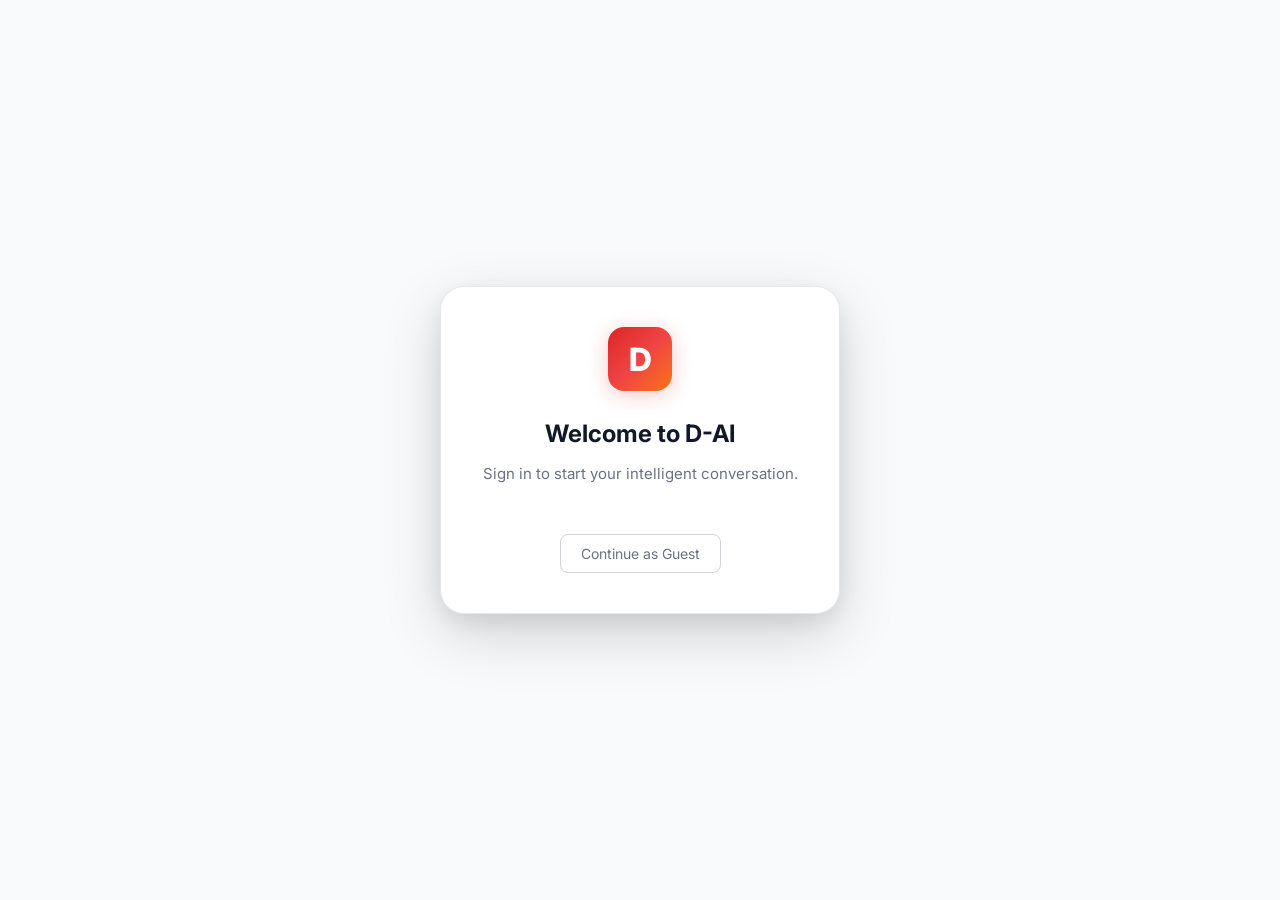
==== AI-Chatbot/frontend/index.html @ 8c0d6ec3 "Initial commit: Fully open-source ML Chatbot" ====
<!doctype html>
<html lang="en">
<head>
  <meta charset="UTF-8" />
  <meta name="viewport" content="width=device-width, initial-scale=1.0, viewport-fit=cover" />
  <meta name="description" content="D-AI — Your Intelligent AI Assistant powered by Groq. Chat, upload PDFs, and get intelligent answers instantly." />
  <meta name="theme-color" content="#DC2626" />
  <title>D-AI — Conversational Intelligence</title>

  <!-- Preconnect for fonts -->
  <link rel="preconnect" href="https://fonts.googleapis.com" />
  <link rel="preconnect" href="https://fonts.gstatic.com" crossorigin />
  <link href="https://fonts.googleapis.com/css2?family=Inter:wght@300;400;500;600;700;800&display=swap" rel="stylesheet" />

  <!-- Highlight.js theme (Catppuccin Mocha - dark) -->
  <link rel="stylesheet" href="https://cdnjs.cloudflare.com/ajax/libs/highlight.js/11.9.0/styles/github-dark.min.css" />

  <!-- D-AI CSS -->
  <link rel="stylesheet" href="css/variables.css" />
  <link rel="stylesheet" href="css/style.css?v=2" />
  <link rel="stylesheet" href="css/responsive.css" />

  <!-- External libraries -->
  <script src="https://cdn.jsdelivr.net/npm/marked/marked.min.js"></script>
  <script src="https://cdnjs.cloudflare.com/ajax/libs/dompurify/3.0.9/purify.min.js"></script>
  <script src="https://cdnjs.cloudflare.com/ajax/libs/highlight.js/11.9.0/highlight.min.js"></script>

  <!-- Google Identity Services -->
  <script src="https://accounts.google.com/gsi/client" async defer></script>

  <style>
    /* Ensure chatInner is a column flex container */
    #chatInner { display: flex; flex-direction: column; gap: 24px; }
    .skeleton-line.w-3q  { width: 75%; }
    .skeleton-line.w-1h  { width: 50%; }
    .skeleton-line.w-2t  { width: 66%; }
  </style>

</head>

<body>
<!-- ============================================================
     TOAST CONTAINER
     ============================================================ -->
<div id="toastContainer" role="region" aria-live="polite" aria-label="Notifications"></div>

<!-- ============================================================
     LOGIN OVERLAY
     ============================================================ -->
<div id="loginOverlay" class="login-overlay">
  <div class="login-box">
    <div class="login-logo" aria-hidden="true">D</div>
    <h2 class="login-title">Welcome to D-AI</h2>
    <p class="login-subtitle">Sign in to start your intelligent conversation.</p>
    <div class="login-btn-wrap" style="display: flex; flex-direction: column; align-items: center; gap: 16px;">
      <div id="googleSignInBtn"></div>
      <button id="devLoginBtn" style="padding: 10px 20px; border-radius: 8px; border: 1px solid var(--border-medium); background: transparent; color: var(--text-secondary); cursor: pointer; font-family: inherit; font-size: 14px; transition: all 0.2s;">Continue as Guest</button>
    </div>
  </div>
</div>

<!-- ============================================================
     SIDEBAR OVERLAY (mobile)
     ============================================================ -->
<div id="sidebarOverlay" aria-hidden="true"></div>

<!-- ============================================================
     APP ROOT
     ============================================================ -->
<div id="app">

  <!-- ── SIDEBAR ─────────────────────────────────────────── -->
  <aside id="sidebar" role="navigation" aria-label="Conversations">

    <!-- Header -->
    <div class="sidebar-header">
      <a href="/" class="brand" aria-label="D-AI home">
        <div class="brand-logo" aria-hidden="true">D</div>
        <div class="brand-text">
          <div class="brand-name">D-AI</div>
          <div class="brand-tagline">Your Intelligent AI Assistant</div>
        </div>
      </a>
      <button class="sidebar-collapse-btn" id="sidebarCollapseBtn" title="Collapse sidebar" aria-label="Collapse sidebar">
        <svg width="16" height="16" viewBox="0 0 24 24" fill="none" stroke="currentColor" stroke-width="2" stroke-linecap="round" stroke-linejoin="round" aria-hidden="true">
          <line x1="3" y1="12" x2="21" y2="12"/><line x1="3" y1="6" x2="21" y2="6"/><line x1="3" y1="18" x2="21" y2="18"/>
        </svg>
      </button>
    </div>

    <!-- Search -->
    <div class="sidebar-search">
      <div class="search-wrap">
        <svg viewBox="0 0 24 24" fill="none" stroke="currentColor" stroke-width="2" stroke-linecap="round" stroke-linejoin="round" aria-hidden="true">
          <circle cx="11" cy="11" r="8"/><line x1="21" y1="21" x2="16.65" y2="16.65"/>
        </svg>
        <input
          type="search"
          id="searchInput"
          class="search-input"
          placeholder="Search conversations…"
          aria-label="Search conversations"
          autocomplete="off"
        />
      </div>
    </div>

    <!-- New chat -->
    <button class="new-chat-btn" id="newChatBtn" aria-label="Start a new chat">
      <svg width="16" height="16" viewBox="0 0 24 24" fill="none" stroke="currentColor" stroke-width="2.5" stroke-linecap="round" stroke-linejoin="round" aria-hidden="true">
        <line x1="12" y1="5" x2="12" y2="19"/><line x1="5" y1="12" x2="19" y2="12"/>
      </svg>
      New Chat
    </button>

    <!-- Conversations -->
    <div class="sidebar-section" role="list" aria-label="Conversation history">
      <div id="conversationList"></div>
    </div>

    <!-- Footer -->
    <div class="sidebar-footer" id="sidebarFooter">
      <div class="sidebar-footer-info">
        <img id="userAvatar" class="footer-avatar-img" src="" alt="Avatar" style="display: none;" />
        <div id="defaultAvatar" class="footer-avatar" aria-hidden="true">U</div>
        <div class="footer-text">
          <div id="userName" class="footer-name">Loading...</div>
          <div id="userEmail" class="footer-plan"></div>
        </div>
      </div>
      <button class="icon-btn" id="logoutBtn" title="Logout" aria-label="Logout">
        <svg viewBox="0 0 24 24" fill="none" stroke="currentColor" stroke-width="2" stroke-linecap="round" stroke-linejoin="round">
          <path d="M9 21H5a2 2 0 0 1-2-2V5a2 2 0 0 1 2-2h4"></path>
          <polyline points="16 17 21 12 16 7"></polyline>
          <line x1="21" y1="12" x2="9" y2="12"></line>
        </svg>
      </button>
    </div>

  </aside>

  <!-- ── MAIN ────────────────────────────────────────────── -->
  <main id="main">

    <!-- ── TOP BAR ──────────────────────────────────────── -->
    <header id="topbar" role="banner">
      <div class="topbar-left">
        <!-- Sidebar toggle -->
        <button class="icon-btn" id="sidebarToggle" title="Toggle sidebar" aria-label="Toggle sidebar" aria-controls="sidebar">
          <svg viewBox="0 0 24 24" fill="none" stroke="currentColor" stroke-width="2" stroke-linecap="round" stroke-linejoin="round" aria-hidden="true">
            <line x1="3" y1="12" x2="21" y2="12"/><line x1="3" y1="6" x2="21" y2="6"/><line x1="3" y1="18" x2="21" y2="18"/>
          </svg>
        </button>

        <!-- Current chat title -->
        <h1 id="topbar-title">D-AI</h1>
      </div>

      <div class="topbar-right">
        <!-- Model selector -->
        <div class="model-selector-wrap">
          <label for="modelSelect" class="sr-only">Select AI model</label>
          <select id="modelSelect" title="Select model" aria-label="Select AI model">
            <option value="llama-3.3-70b-versatile">llama-3.3-70b-versatile</option>
          </select>
        </div>

        <!-- Divider (hidden when no chat) -->
        <div class="topbar-divider hidden" id="topbarDivider" aria-hidden="true"></div>

        <!-- Chat action buttons (hidden when no active chat) -->
        <button class="icon-btn hidden" id="shareBtn" title="Share conversation" aria-label="Share conversation">
          <svg viewBox="0 0 24 24" fill="none" stroke="currentColor" stroke-width="2" stroke-linecap="round" stroke-linejoin="round" aria-hidden="true">
            <circle cx="18" cy="5" r="3"/><circle cx="6" cy="12" r="3"/><circle cx="18" cy="19" r="3"/>
            <line x1="8.59" y1="13.51" x2="15.42" y2="17.49"/><line x1="15.41" y1="6.51" x2="8.59" y2="10.49"/>
          </svg>
        </button>

        <button class="icon-btn hidden" id="exportPdfBtn" title="Export as PDF" aria-label="Export as PDF">
          <svg viewBox="0 0 24 24" fill="none" stroke="currentColor" stroke-width="2" stroke-linecap="round" stroke-linejoin="round" aria-hidden="true">
            <path d="M14 2H6a2 2 0 0 0-2 2v16a2 2 0 0 0 2 2h12a2 2 0 0 0 2-2V8z"/>
            <polyline points="14 2 14 8 20 8"/><line x1="16" y1="13" x2="8" y2="13"/><line x1="16" y1="17" x2="8" y2="17"/><polyline points="10 9 9 9 8 9"/>
          </svg>
        </button>

        <button class="icon-btn hidden" id="exportTxtBtn" title="Export as text" aria-label="Export as text">
          <svg viewBox="0 0 24 24" fill="none" stroke="currentColor" stroke-width="2" stroke-linecap="round" stroke-linejoin="round" aria-hidden="true">
            <path d="M14 2H6a2 2 0 0 0-2 2v16a2 2 0 0 0 2 2h12a2 2 0 0 0 2-2V8z"/>
            <polyline points="14 2 14 8 20 8"/><line x1="16" y1="13" x2="8" y2="13"/><line x1="16" y1="17" x2="8" y2="17"/>
          </svg>
        </button>

        <button class="icon-btn danger hidden" id="deleteChatBtn" title="Delete conversation" aria-label="Delete conversation">
          <svg viewBox="0 0 24 24" fill="none" stroke="currentColor" stroke-width="2" stroke-linecap="round" stroke-linejoin="round" aria-hidden="true">
            <polyline points="3 6 5 6 21 6"/>
            <path d="M19 6l-1 14a2 2 0 0 1-2 2H8a2 2 0 0 1-2-2L5 6"/>
            <path d="M10 11v6"/><path d="M14 11v6"/>
            <path d="M9 6V4h6v2"/>
          </svg>
        </button>

        <!-- Theme toggle -->
        <button class="icon-btn" id="themeBtn" title="Toggle dark/light mode" aria-label="Toggle theme">
          <!-- Icon injected by settings.js -->
          <svg viewBox="0 0 24 24" fill="none" stroke="currentColor" stroke-width="2" stroke-linecap="round" stroke-linejoin="round" aria-hidden="true">
            <path d="M21 12.79A9 9 0 1 1 11.21 3a7 7 0 0 0 9.79 9.79z"/>
          </svg>
        </button>
      </div>
    </header>

    <!-- ── CHAT AREA ─────────────────────────────────────── -->
    <section id="chat" role="main" aria-label="Chat messages" aria-live="polite">

      <!-- Welcome screen -->
      <div id="welcomeScreen">
        <div class="welcome-logo" aria-hidden="true">
          <svg viewBox="0 0 24 24" fill="none" stroke="currentColor" stroke-width="2" stroke-linecap="round" stroke-linejoin="round">
            <polygon points="13 2 3 14 12 14 11 22 21 10 12 10 13 2"/>
          </svg>
        </div>
        <h2 class="welcome-title">How can I help you?</h2>
        <p class="welcome-subtitle">Ask me anything — I can chat, write, code, analyse PDFs, and much more.</p>

        <div class="welcome-suggestions" role="list">
          <button class="suggestion-card" role="listitem"
            data-prompt="Explain quantum computing in simple terms"
            aria-label="Suggestion: Explain quantum computing in simple terms">
            <div class="suggestion-icon" aria-hidden="true">⚛️</div>
            <div class="suggestion-title">Explain quantum computing</div>
            <div class="suggestion-desc">Get a clear, jargon-free explanation</div>
          </button>

          <button class="suggestion-card" role="listitem"
            data-prompt="Write a Python script that reads a CSV file and computes statistics"
            aria-label="Suggestion: Write a Python script for CSV statistics">
            <div class="suggestion-icon" aria-hidden="true">🐍</div>
            <div class="suggestion-title">Write a Python script</div>
            <div class="suggestion-desc">Generate production-ready code</div>
          </button>

          <button class="suggestion-card" role="listitem"
            data-prompt="What are the best practices for writing clean and maintainable code?"
            aria-label="Suggestion: Best practices for clean code">
            <div class="suggestion-icon" aria-hidden="true">✨</div>
            <div class="suggestion-title">Clean code best practices</div>
            <div class="suggestion-desc">Tips for maintainable software</div>
          </button>

          <button class="suggestion-card" role="listitem"
            data-prompt="Summarise the key differences between REST and GraphQL APIs"
            aria-label="Suggestion: REST vs GraphQL">
            <div class="suggestion-icon" aria-hidden="true">🔌</div>
            <div class="suggestion-title">REST vs GraphQL</div>
            <div class="suggestion-desc">Compare API design approaches</div>
          </button>
        </div>
      </div>

      <!-- Message feed -->
      <div class="chat-inner hidden" id="chatInner" role="feed" aria-label="Messages">

        <!-- Skeleton loader -->
        <div class="skeleton-wrap" id="skeletonWrap" aria-hidden="true">
          <div class="msg-avatar ai-avatar" aria-hidden="true">✦</div>
          <div class="skeleton-content">
            <div class="skeleton-line w-full"></div>
            <div class="skeleton-line w-3q"></div>
            <div class="skeleton-line w-1h"></div>
          </div>
        </div>

        <!-- Typing indicator -->
        <div class="message-row ai" id="typingIndicator" aria-label="D-AI is typing" role="status">
          <div class="msg-avatar ai-avatar" aria-hidden="true">✦</div>
          <div class="typing-dots" aria-hidden="true">
            <div class="typing-dot"></div>
            <div class="typing-dot"></div>
            <div class="typing-dot"></div>
          </div>
        </div>

      </div>

    </section>

    <!-- ── COMPOSER ──────────────────────────────────────── -->
    <footer id="composer">
      <div class="composer-inner">

        <!-- Action bar: stop / regenerate -->
        <div class="composer-actions-bar">

          <button class="composer-action-btn" id="stopBtn" disabled aria-label="Stop generation" title="Stop generation">
            <svg viewBox="0 0 24 24" fill="none" stroke="currentColor" stroke-width="2" stroke-linecap="round" stroke-linejoin="round" aria-hidden="true">
              <rect x="3" y="3" width="18" height="18" rx="2" ry="2"/>
            </svg>
            Stop
          </button>

          <button class="composer-action-btn" id="regenerateBtn" disabled aria-label="Regenerate response" title="Regenerate last response">
            <svg viewBox="0 0 24 24" fill="none" stroke="currentColor" stroke-width="2" stroke-linecap="round" stroke-linejoin="round" aria-hidden="true">
              <polyline points="23 4 23 10 17 10"/><path d="M20.49 15a9 9 0 1 1-2.12-9.36L23 10"/>
            </svg>
            Regenerate
          </button>
        </div>

        <!-- Input box -->
        <div class="composer-box" role="group" aria-label="Message input area">

          <!-- Left: attach & mic -->
          <div class="composer-left-btns">
            <button class="composer-icon-btn" id="attachBtn" title="Upload PDF for Q&A" aria-label="Upload PDF">
              <svg viewBox="0 0 24 24" fill="none" stroke="currentColor" stroke-width="2" stroke-linecap="round" stroke-linejoin="round" aria-hidden="true">
                <path d="M21.44 11.05l-9.19 9.19a6 6 0 0 1-8.49-8.49l9.19-9.19a4 4 0 0 1 5.66 5.66l-9.2 9.19a2 2 0 0 1-2.83-2.83l8.49-8.48"/>
              </svg>
            </button>
            <input type="file" id="pdfInput" accept=".pdf" aria-label="PDF file input" style="display:none;" />

            <button class="composer-icon-btn" id="imageBtn" title="Upload Image" aria-label="Upload Image">
              <svg viewBox="0 0 24 24" fill="none" stroke="currentColor" stroke-width="2" stroke-linecap="round" stroke-linejoin="round" aria-hidden="true">
                <rect x="3" y="3" width="18" height="18" rx="2" ry="2"/>
                <circle cx="8.5" cy="8.5" r="1.5"/>
                <polyline points="21 15 16 10 5 21"/>
              </svg>
            </button>
            <input type="file" id="imageInput" accept="image/png, image/jpeg, image/jpg, image/webp" aria-label="Image file input" style="display:none;" />

            <button class="composer-icon-btn" id="micBtn" title="Voice input (click to record)" aria-label="Start voice recording">
              <svg viewBox="0 0 24 24" fill="none" stroke="currentColor" stroke-width="2" stroke-linecap="round" stroke-linejoin="round" aria-hidden="true">
                <path d="M12 1a3 3 0 0 0-3 3v8a3 3 0 0 0 6 0V4a3 3 0 0 0-3-3z"/>
                <path d="M19 10v2a7 7 0 0 1-14 0v-2"/><line x1="12" y1="19" x2="12" y2="23"/><line x1="8" y1="23" x2="16" y2="23"/>
              </svg>
            </button>
          </div>

          <!-- Centre: text input -->
          <textarea
            id="messageInput"
            placeholder="Ask D-AI anything…"
            rows="1"
            aria-label="Type your message"
            aria-multiline="true"
            autocomplete="off"
            spellcheck="true"
          ></textarea>

          <!-- Right: send -->
          <div class="composer-right-btns">
            <button id="sendBtn" title="Send message (Enter)" aria-label="Send message">
              <svg viewBox="0 0 24 24" fill="none" stroke="currentColor" stroke-width="2.5" stroke-linecap="round" stroke-linejoin="round" aria-hidden="true">
                <line x1="22" y1="2" x2="11" y2="13"/>
                <polygon points="22 2 15 22 11 13 2 9 22 2"/>
              </svg>
            </button>
          </div>

        </div>

        <!-- Hint -->
        <p class="composer-hint">
          Press <kbd>Enter</kbd> to send · <kbd>Shift+Enter</kbd> for a new line
        </p>

      </div>
    </footer>

  </main>
</div>

<!-- ============================================================
     SCRIPTS (ES modules)
     ============================================================ -->
<script src="js/auth.js?v=4"></script>
<script src="js/app.js?v=4"></script>

</body>
</html>
---- AI-Chatbot/frontend/css/variables.css ----
/* ============================================================
   D-AI — Design Tokens & CSS Variables
   ============================================================ */

:root {
  /* Brand */
  --brand-primary: #DC2626;
  --brand-secondary: #EF4444;
  --brand-tertiary: #FCA5A5;
  --brand-glow: rgba(220, 38, 38, 0.15);
  --brand-glow-strong: rgba(220, 38, 38, 0.3);

  /* Gradients */
  --gradient-brand: linear-gradient(135deg, #DC2626, #EF4444, #F97316);
  --gradient-brand-soft: linear-gradient(135deg, rgba(220,38,38,0.1), rgba(249,115,22,0.05));
  --gradient-hero: linear-gradient(180deg, #fff1f1 0%, #f8fafc 100%);
  --gradient-glass: linear-gradient(135deg, rgba(255,255,255,0.7), rgba(255,255,255,0.3));

  /* Light mode backgrounds */
  --bg-page: #F8FAFC;
  --bg-sidebar: #FFFFFF;
  --bg-main: #F8FAFC;
  --bg-card: #FFFFFF;
  --bg-input: #FFFFFF;
  --bg-hover: #F1F5F9;
  --bg-active: #FFF1F1;
  --bg-active-strong: #FFE4E4;
  --bg-message-user: #DC2626;
  --bg-message-ai: #FFFFFF;
  --bg-code: #1E1E2E;
  --bg-glass: rgba(255,255,255,0.6);
  --bg-overlay: rgba(0,0,0,0.4);
  --bg-skeleton: #E2E8F0;
  --bg-skeleton-shine: #F8FAFC;

  /* Text */
  --text-primary: #111827;
  --text-secondary: #6B7280;
  --text-muted: #9CA3AF;
  --text-inverse: #FFFFFF;
  --text-link: #DC2626;
  --text-message-user: #FFFFFF;
  --text-message-ai: #111827;
  --text-code: #E2E8F0;

  /* Borders */
  --border-light: #E5E7EB;
  --border-medium: #D1D5DB;
  --border-strong: #9CA3AF;
  --border-brand: rgba(220, 38, 38, 0.3);
  --border-focus: #DC2626;

  /* Shadows */
  --shadow-sm: 0 1px 3px rgba(0,0,0,0.06), 0 1px 2px rgba(0,0,0,0.04);
  --shadow-md: 0 4px 12px rgba(0,0,0,0.08), 0 2px 4px rgba(0,0,0,0.04);
  --shadow-lg: 0 10px 40px rgba(0,0,0,0.12), 0 4px 12px rgba(0,0,0,0.06);
  --shadow-xl: 0 20px 60px rgba(0,0,0,0.16), 0 8px 24px rgba(0,0,0,0.08);
  --shadow-brand: 0 4px 20px rgba(220,38,38,0.25);
  --shadow-brand-lg: 0 8px 40px rgba(220,38,38,0.35);
  --shadow-glow: 0 0 20px rgba(220,38,38,0.2), 0 0 60px rgba(220,38,38,0.08);

  /* Dimensions */
  --sidebar-width: 280px;
  --topbar-height: 60px;
  --composer-height: auto;
  --border-radius-sm: 8px;
  --border-radius-md: 12px;
  --border-radius-lg: 16px;
  --border-radius-xl: 24px;
  --border-radius-full: 9999px;

  /* Transitions */
  --transition-fast: 0.12s ease;
  --transition-base: 0.2s ease;
  --transition-slow: 0.35s cubic-bezier(0.4, 0, 0.2, 1);

  /* Z-index */
  --z-sidebar: 100;
  --z-topbar: 90;
  --z-modal: 200;
  --z-toast: 300;
  --z-tooltip: 150;

  /* Typography */
  --font-sans: 'Inter', -apple-system, BlinkMacSystemFont, 'Segoe UI', sans-serif;
  --font-mono: 'JetBrains Mono', 'Fira Code', 'Cascadia Code', 'Consolas', monospace;
  --font-size-xs: 0.75rem;
  --font-size-sm: 0.8125rem;
  --font-size-base: 0.9375rem;
  --font-size-md: 1rem;
  --font-size-lg: 1.125rem;
  --font-size-xl: 1.25rem;
  --font-size-2xl: 1.5rem;
  --font-size-3xl: 1.875rem;
}

/* ============================================================
   DARK MODE
   ============================================================ */
[data-theme="dark"] {
  --bg-page: #0F1117;
  --bg-sidebar: #161B27;
  --bg-main: #0F1117;
  --bg-card: #1C2333;
  --bg-input: #1C2333;
  --bg-hover: #1E2640;
  --bg-active: #2A1F3D;
  --bg-active-strong: #3A1F2F;
  --bg-message-user: #DC2626;
  --bg-message-ai: #1C2333;
  --bg-glass: rgba(22,27,39,0.8);
  --bg-skeleton: #1C2333;
  --bg-skeleton-shine: #243047;

  --text-primary: #F1F5F9;
  --text-secondary: #94A3B8;
  --text-muted: #64748B;
  --text-message-ai: #E2E8F0;

  --border-light: #1E2640;
  --border-medium: #243047;
  --border-strong: #334155;
  --border-focus: #EF4444;

  --shadow-sm: 0 1px 3px rgba(0,0,0,0.3), 0 1px 2px rgba(0,0,0,0.2);
  --shadow-md: 0 4px 12px rgba(0,0,0,0.4), 0 2px 4px rgba(0,0,0,0.2);
  --shadow-lg: 0 10px 40px rgba(0,0,0,0.5), 0 4px 12px rgba(0,0,0,0.3);
  --shadow-xl: 0 20px 60px rgba(0,0,0,0.6), 0 8px 24px rgba(0,0,0,0.4);

  --gradient-hero: linear-gradient(180deg, rgba(220,38,38,0.08) 0%, #0F1117 100%);
  --gradient-glass: linear-gradient(135deg, rgba(28,35,51,0.9), rgba(22,27,39,0.7));
}
---- AI-Chatbot/frontend/css/style.css ----
/* ============================================================
   D-AI — Main Stylesheet
   ============================================================ */

@import url('https://fonts.googleapis.com/css2?family=Inter:wght@300;400;500;600;700;800&display=swap');

*, *::before, *::after {
  box-sizing: border-box;
  margin: 0;
  padding: 0;
}

html {
  font-size: 16px;
  -webkit-font-smoothing: antialiased;
  -moz-osx-font-smoothing: grayscale;
  text-rendering: optimizeLegibility;
  scroll-behavior: smooth;
}

body {
  font-family: var(--font-sans);
  background: var(--bg-page);
  color: var(--text-primary);
  line-height: 1.6;
  overflow: hidden;
  height: 100vh;
  transition: background var(--transition-slow), color var(--transition-slow);
}

/* ============================================================
   APP LAYOUT
   ============================================================ */
#app {
  display: flex;
  height: 100vh;
  overflow: hidden;
  position: relative;
}

/* ============================================================
   SIDEBAR
   ============================================================ */
#sidebar {
  width: var(--sidebar-width);
  flex-shrink: 0;
  background: var(--bg-sidebar);
  border-right: 1px solid var(--border-light);
  display: flex;
  flex-direction: column;
  height: 100vh;
  overflow: hidden;
  transition: transform var(--transition-slow), width var(--transition-slow);
  position: relative;
  z-index: var(--z-sidebar);
}

/* Sidebar collapsed state */
#sidebar.collapsed {
  transform: translateX(-100%);
  width: 0;
  border-right: none;
}

/* Sidebar Header */
.sidebar-header {
  padding: 20px 16px 12px;
  display: flex;
  align-items: center;
  justify-content: space-between;
  flex-shrink: 0;
}

.brand {
  display: flex;
  align-items: center;
  gap: 10px;
  text-decoration: none;
}

.brand-logo {
  width: 36px;
  height: 36px;
  background: var(--gradient-brand);
  border-radius: var(--border-radius-md);
  display: flex;
  align-items: center;
  justify-content: center;
  color: white;
  font-size: 18px;
  font-weight: 800;
  box-shadow: var(--shadow-brand);
  flex-shrink: 0;
  position: relative;
  overflow: hidden;
}

.brand-logo::after {
  content: '';
  position: absolute;
  inset: 0;
  background: linear-gradient(135deg, rgba(255,255,255,0.2) 0%, transparent 60%);
}

.brand-text {
  display: flex;
  flex-direction: column;
}

.brand-name {
  font-size: var(--font-size-md);
  font-weight: 700;
  color: var(--text-primary);
  letter-spacing: -0.01em;
  line-height: 1.2;
}

.brand-tagline {
  font-size: var(--font-size-xs);
  color: var(--text-muted);
  font-weight: 400;
}

.sidebar-collapse-btn {
  width: 32px;
  height: 32px;
  border: none;
  background: var(--bg-hover);
  border-radius: var(--border-radius-sm);
  cursor: pointer;
  display: flex;
  align-items: center;
  justify-content: center;
  color: var(--text-secondary);
  transition: all var(--transition-fast);
  flex-shrink: 0;
}

.sidebar-collapse-btn:hover {
  background: var(--bg-active);
  color: var(--brand-primary);
}

/* Search box */
.sidebar-search {
  padding: 0 12px 12px;
  flex-shrink: 0;
}

.search-wrap {
  position: relative;
}

.search-wrap svg {
  position: absolute;
  left: 10px;
  top: 50%;
  transform: translateY(-50%);
  color: var(--text-muted);
  width: 15px;
  height: 15px;
  pointer-events: none;
}

.search-input {
  width: 100%;
  height: 36px;
  background: var(--bg-hover);
  border: 1px solid var(--border-light);
  border-radius: var(--border-radius-full);
  padding: 0 12px 0 34px;
  font-size: var(--font-size-sm);
  color: var(--text-primary);
  font-family: var(--font-sans);
  transition: all var(--transition-fast);
  outline: none;
}

.search-input::placeholder {
  color: var(--text-muted);
}

.search-input:focus {
  border-color: var(--border-focus);
  background: var(--bg-input);
  box-shadow: 0 0 0 3px var(--brand-glow);
}

/* New Chat Button */
.new-chat-btn {
  margin: 0 12px 16px;
  height: 40px;
  background: var(--gradient-brand);
  color: white;
  border: none;
  border-radius: var(--border-radius-md);
  font-size: var(--font-size-sm);
  font-weight: 600;
  font-family: var(--font-sans);
  cursor: pointer;
  display: flex;
  align-items: center;
  justify-content: center;
  gap: 8px;
  box-shadow: var(--shadow-brand);
  transition: all var(--transition-base);
  position: relative;
  overflow: hidden;
  flex-shrink: 0;
}

.new-chat-btn::before {
  content: '';
  position: absolute;
  inset: 0;
  background: linear-gradient(135deg, rgba(255,255,255,0.15) 0%, transparent 100%);
  opacity: 0;
  transition: opacity var(--transition-fast);
}

.new-chat-btn:hover {
  transform: translateY(-1px);
  box-shadow: var(--shadow-brand-lg);
}

.new-chat-btn:hover::before {
  opacity: 1;
}

.new-chat-btn:active {
  transform: translateY(0);
}

/* Conversations list */
.sidebar-section {
  flex: 1;
  overflow-y: auto;
  padding: 0 8px;
  min-height: 0;
}

.sidebar-section::-webkit-scrollbar {
  width: 4px;
}

.sidebar-section::-webkit-scrollbar-track {
  background: transparent;
}

.sidebar-section::-webkit-scrollbar-thumb {
  background: var(--border-medium);
  border-radius: 2px;
}

.section-label {
  font-size: var(--font-size-xs);
  font-weight: 600;
  color: var(--text-muted);
  text-transform: uppercase;
  letter-spacing: 0.07em;
  padding: 8px 8px 4px;
  position: sticky;
  top: 0;
  background: var(--bg-sidebar);
  z-index: 1;
}

.conv-item {
  display: flex;
  align-items: center;
  gap: 8px;
  padding: 8px 10px;
  border-radius: var(--border-radius-md);
  cursor: pointer;
  transition: all var(--transition-fast);
  margin-bottom: 2px;
  position: relative;
  group: true;
}

.conv-item:hover {
  background: var(--bg-hover);
}

.conv-item.active {
  background: var(--bg-active);
}

.conv-item.active::before {
  content: '';
  position: absolute;
  left: 0;
  top: 50%;
  transform: translateY(-50%);
  width: 3px;
  height: 60%;
  background: var(--gradient-brand);
  border-radius: 0 3px 3px 0;
}

.conv-icon {
  width: 28px;
  height: 28px;
  border-radius: var(--border-radius-sm);
  background: var(--bg-hover);
  display: flex;
  align-items: center;
  justify-content: center;
  flex-shrink: 0;
  color: var(--text-muted);
  font-size: 13px;
  transition: all var(--transition-fast);
}

.conv-item.active .conv-icon {
  background: var(--brand-glow);
  color: var(--brand-primary);
}

.conv-text {
  flex: 1;
  min-width: 0;
  overflow: hidden;
}

.conv-title {
  font-size: var(--font-size-sm);
  font-weight: 500;
  color: var(--text-primary);
  white-space: nowrap;
  overflow: hidden;
  text-overflow: ellipsis;
  line-height: 1.3;
}

.conv-item.active .conv-title {
  color: var(--brand-primary);
  font-weight: 600;
}

.conv-meta {
  font-size: 11px;
  color: var(--text-muted);
  margin-top: 1px;
}

.conv-actions {
  display: none;
  gap: 2px;
  flex-shrink: 0;
}

.conv-item:hover .conv-actions {
  display: flex;
}

.conv-action-btn {
  width: 22px;
  height: 22px;
  border: none;
  background: transparent;
  border-radius: 4px;
  cursor: pointer;
  display: flex;
  align-items: center;
  justify-content: center;
  color: var(--text-muted);
  transition: all var(--transition-fast);
  font-size: 12px;
}

.conv-action-btn:hover {
  background: var(--bg-active);
  color: var(--brand-primary);
}

.conv-empty {
  padding: 32px 16px;
  text-align: center;
  color: var(--text-muted);
  font-size: var(--font-size-sm);
}

/* Sidebar footer */
.sidebar-footer {
  padding: 16px;
  border-top: 1px solid var(--border-light);
  flex-shrink: 0;
  display: flex;
  align-items: center;
  justify-content: space-between;
  gap: 12px;
}

.sidebar-footer-info {
  display: flex;
  align-items: center;
  gap: 12px;
  flex: 1;
  min-width: 0;
}

.footer-avatar {
  width: 32px;
  height: 32px;
  border-radius: var(--border-radius-full);
  background: var(--gradient-brand);
  display: flex;
  align-items: center;
  justify-content: center;
  justify-content: center;
  color: white;
  font-weight: 700;
  font-size: 13px;
}

.footer-avatar-img {
  width: 32px;
  height: 32px;
  border-radius: var(--border-radius-full);
  object-fit: cover;
}

.footer-text {
  flex: 1;
  min-width: 0;
}

.footer-name {
  font-size: var(--font-size-sm);
  font-weight: 600;
  color: var(--text-primary);
}

.footer-plan {
  font-size: var(--font-size-xs);
  color: var(--text-muted);
}

/* ============================================================
   MAIN AREA
   ============================================================ */
#main {
  flex: 1;
  display: flex;
  flex-direction: column;
  overflow: hidden;
  background: var(--bg-main);
  min-width: 0;
  transition: all var(--transition-slow);
}

/* ============================================================
   TOP BAR
   ============================================================ */
#topbar {
  height: var(--topbar-height);
  flex-shrink: 0;
  display: flex;
  align-items: center;
  justify-content: space-between;
  padding: 0 20px;
  background: var(--bg-card);
  border-bottom: 1px solid var(--border-light);
  z-index: var(--z-topbar);
  backdrop-filter: blur(12px);
  -webkit-backdrop-filter: blur(12px);
}

.topbar-left {
  display: flex;
  align-items: center;
  gap: 12px;
}

.topbar-right {
  display: flex;
  align-items: center;
  gap: 8px;
}

#topbar-title {
  font-size: var(--font-size-md);
  font-weight: 600;
  color: var(--text-primary);
  max-width: 300px;
  white-space: nowrap;
  overflow: hidden;
  text-overflow: ellipsis;
}

/* Model selector */
.model-selector-wrap {
  position: relative;
  display: flex;
  align-items: center;
}

#modelSelect {
  appearance: none;
  -webkit-appearance: none;
  background: var(--bg-hover);
  border: 1px solid var(--border-light);
  border-radius: var(--border-radius-full);
  padding: 6px 32px 6px 12px;
  font-size: var(--font-size-xs);
  font-weight: 500;
  font-family: var(--font-sans);
  color: var(--text-primary);
  cursor: pointer;
  transition: all var(--transition-fast);
  outline: none;
  max-width: 200px;
}

#modelSelect:hover {
  border-color: var(--border-brand);
  background: var(--bg-active);
}

#modelSelect:focus {
  border-color: var(--border-focus);
  box-shadow: 0 0 0 3px var(--brand-glow);
}

.model-selector-wrap::after {
  content: '';
  position: absolute;
  right: 10px;
  top: 50%;
  transform: translateY(-50%);
  width: 0;
  height: 0;
  border-left: 4px solid transparent;
  border-right: 4px solid transparent;
  border-top: 5px solid var(--text-muted);
  pointer-events: none;
}

/* Icon buttons */
.icon-btn {
  width: 36px;
  height: 36px;
  border: none;
  background: transparent;
  border-radius: var(--border-radius-md);
  cursor: pointer;
  display: flex;
  align-items: center;
  justify-content: center;
  color: var(--text-secondary);
  transition: all var(--transition-fast);
  position: relative;
  flex-shrink: 0;
}

.icon-btn:hover {
  background: var(--bg-hover);
  color: var(--text-primary);
}

.icon-btn:active {
  background: var(--bg-active);
  transform: scale(0.95);
}

.icon-btn.danger:hover {
  background: #FEE2E2;
  color: #DC2626;
}

.icon-btn svg {
  width: 18px;
  height: 18px;
  pointer-events: none;
}

/* Sidebar toggle in topbar */
#sidebarToggle {
  width: 36px;
  height: 36px;
}

/* ============================================================
   CHAT AREA
   ============================================================ */
#chat {
  flex: 1;
  overflow-y: auto;
  padding: 24px 0;
  scroll-behavior: smooth;
  position: relative;
}

#chat::-webkit-scrollbar {
  width: 6px;
}

#chat::-webkit-scrollbar-track {
  background: transparent;
}

#chat::-webkit-scrollbar-thumb {
  background: var(--border-medium);
  border-radius: 3px;
}

/* Chat width constraint */
.chat-inner {
  max-width: 800px;
  margin: 0 auto;
  padding: 0 20px;
  display: flex;
  flex-direction: column;
  gap: 24px;
}

/* ============================================================
   WELCOME SCREEN
   ============================================================ */
#welcomeScreen {
  display: flex;
  flex-direction: column;
  align-items: center;
  justify-content: center;
  min-height: calc(100vh - var(--topbar-height) - 200px);
  padding: 40px 24px;
  text-align: center;
  animation: fadeInUp 0.5s ease;
}

.welcome-logo {
  width: 72px;
  height: 72px;
  background: var(--gradient-brand);
  border-radius: 20px;
  display: flex;
  align-items: center;
  justify-content: center;
  margin-bottom: 24px;
  box-shadow: var(--shadow-brand-lg), var(--shadow-glow);
  animation: pulse-glow 3s ease-in-out infinite;
  position: relative;
  overflow: hidden;
}

.welcome-logo::after {
  content: '';
  position: absolute;
  inset: 0;
  background: linear-gradient(135deg, rgba(255,255,255,0.25) 0%, transparent 60%);
}

.welcome-logo svg {
  width: 36px;
  height: 36px;
  color: white;
  position: relative;
  z-index: 1;
}

.welcome-title {
  font-size: var(--font-size-3xl);
  font-weight: 800;
  letter-spacing: -0.03em;
  color: var(--text-primary);
  margin-bottom: 12px;
  background: var(--gradient-brand);
  -webkit-background-clip: text;
  -webkit-text-fill-color: transparent;
  background-clip: text;
}

.welcome-subtitle {
  font-size: var(--font-size-lg);
  color: var(--text-secondary);
  margin-bottom: 40px;
  font-weight: 400;
  max-width: 480px;
}

.welcome-suggestions {
  display: grid;
  grid-template-columns: repeat(2, 1fr);
  gap: 12px;
  max-width: 600px;
  width: 100%;
}

.suggestion-card {
  background: var(--bg-card);
  border: 1px solid var(--border-light);
  border-radius: var(--border-radius-lg);
  padding: 16px;
  cursor: pointer;
  text-align: left;
  transition: all var(--transition-base);
  display: flex;
  flex-direction: column;
  gap: 6px;
}

.suggestion-card:hover {
  border-color: var(--brand-primary);
  box-shadow: var(--shadow-md), 0 0 0 1px var(--border-brand);
  transform: translateY(-2px);
}

.suggestion-icon {
  font-size: 20px;
  margin-bottom: 4px;
}

.suggestion-title {
  font-size: var(--font-size-sm);
  font-weight: 600;
  color: var(--text-primary);
}

.suggestion-desc {
  font-size: var(--font-size-xs);
  color: var(--text-muted);
  line-height: 1.4;
}

/* ============================================================
   MESSAGE BUBBLES
   ============================================================ */
.message-row {
  display: flex;
  gap: 12px;
  animation: messageIn 0.3s cubic-bezier(0.4, 0, 0.2, 1);
}

.message-row.user {
  flex-direction: row-reverse;
}

.msg-avatar {
  width: 36px;
  height: 36px;
  border-radius: var(--border-radius-full);
  flex-shrink: 0;
  display: flex;
  align-items: center;
  justify-content: center;
  font-size: 16px;
  font-weight: 700;
}

.msg-avatar.user-avatar {
  background: var(--gradient-brand);
  color: white;
  font-size: 14px;
  box-shadow: var(--shadow-brand);
}

.msg-avatar.ai-avatar {
  background: var(--bg-card);
  border: 1px solid var(--border-light);
  color: var(--brand-primary);
  font-size: 15px;
  box-shadow: var(--shadow-sm);
}

.msg-content {
  flex: 1;
  min-width: 0;
  display: flex;
  flex-direction: column;
  gap: 4px;
}

.message-row.user .msg-content {
  align-items: flex-end;
}

.msg-role-label {
  font-size: var(--font-size-xs);
  font-weight: 600;
  color: var(--text-muted);
  text-transform: uppercase;
  letter-spacing: 0.05em;
  padding: 0 4px;
}

.msg-bubble {
  max-width: 100%;
  padding: 12px 16px;
  border-radius: var(--border-radius-xl);
  font-size: var(--font-size-base);
  line-height: 1.65;
  position: relative;
}

.message-row.user .msg-bubble {
  background: var(--bg-message-user);
  color: var(--text-message-user);
  border-radius: var(--border-radius-xl) var(--border-radius-xl) var(--border-radius-sm) var(--border-radius-xl);
  max-width: 72%;
  box-shadow: var(--shadow-brand);
}

.message-row.ai .msg-bubble {
  background: var(--bg-message-ai);
  color: var(--text-message-ai);
  border: 1px solid var(--border-light);
  border-radius: var(--border-radius-xl) var(--border-radius-xl) var(--border-radius-xl) var(--border-radius-sm);
  box-shadow: var(--shadow-sm);
  max-width: 88%;
}

.message-row.system .msg-bubble {
  background: transparent;
  border: 1px dashed var(--border-medium);
  border-radius: var(--border-radius-md);
  color: var(--text-muted);
  font-size: var(--font-size-sm);
  font-style: italic;
  text-align: center;
  max-width: 100%;
  padding: 8px 16px;
}

/* Message Actions */
.msg-actions {
  display: flex;
  gap: 4px;
  opacity: 0;
  transition: opacity var(--transition-fast);
  padding: 2px 0;
}

.message-row:hover .msg-actions {
  opacity: 1;
}

.message-row.user .msg-actions {
  justify-content: flex-end;
}

.msg-action-btn {
  width: 28px;
  height: 28px;
  border: none;
  background: var(--bg-hover);
  border-radius: var(--border-radius-sm);
  cursor: pointer;
  display: flex;
  align-items: center;
  justify-content: center;
  color: var(--text-muted);
  transition: all var(--transition-fast);
  font-size: 13px;
}

.msg-action-btn:hover {
  background: var(--bg-active);
  color: var(--brand-primary);
}

.msg-action-btn svg {
  width: 14px;
  height: 14px;
}

/* ── Message Timestamps ──────────────────────────────────────── */
.msg-timestamp {
  font-size: 10px;
  color: var(--text-muted);
  opacity: 0;
  transition: opacity var(--transition-fast);
  margin-top: 2px;
  padding: 0 4px;
  letter-spacing: 0.02em;
  pointer-events: none;
}

.message-row:hover .msg-timestamp {
  opacity: 1;
}

.message-row.user .msg-timestamp {
  text-align: right;
}

/* ============================================================
   MARKDOWN CONTENT
   ============================================================ */
.markdown-body {
  font-size: var(--font-size-base);
  line-height: 1.7;
}

.markdown-body p {
  margin-bottom: 12px;
}

.markdown-body p:last-child {
  margin-bottom: 0;
}

.markdown-body h1, .markdown-body h2, .markdown-body h3,
.markdown-body h4, .markdown-body h5, .markdown-body h6 {
  font-weight: 700;
  line-height: 1.3;
  margin: 20px 0 8px;
  color: inherit;
}

.markdown-body h1 { font-size: 1.5em; }
.markdown-body h2 { font-size: 1.3em; }
.markdown-body h3 { font-size: 1.1em; }

.markdown-body ul, .markdown-body ol {
  margin: 10px 0;
  padding-left: 24px;
}

.markdown-body li {
  margin-bottom: 4px;
}

.markdown-body blockquote {
  border-left: 3px solid var(--brand-secondary);
  margin: 12px 0;
  padding: 8px 16px;
  background: var(--brand-glow);
  border-radius: 0 var(--border-radius-sm) var(--border-radius-sm) 0;
  color: var(--text-secondary);
  font-style: italic;
}

.markdown-body strong {
  font-weight: 700;
  color: inherit;
}

.markdown-body em { font-style: italic; }

.markdown-body a {
  color: var(--brand-primary);
  text-decoration: underline;
  text-underline-offset: 2px;
}

.markdown-body a:hover {
  text-decoration: none;
}

.markdown-body hr {
  border: none;
  border-top: 1px solid var(--border-light);
  margin: 20px 0;
}

.markdown-body table {
  width: 100%;
  border-collapse: collapse;
  margin: 12px 0;
  font-size: var(--font-size-sm);
}

.markdown-body th,
.markdown-body td {
  border: 1px solid var(--border-light);
  padding: 8px 12px;
  text-align: left;
}

.markdown-body th {
  background: var(--bg-hover);
  font-weight: 600;
  color: var(--text-primary);
}

.markdown-body tr:nth-child(even) td {
  background: var(--bg-hover);
}

/* Inline code */
.markdown-body code:not(pre > code) {
  background: var(--bg-hover);
  color: var(--brand-primary);
  padding: 2px 6px;
  border-radius: 4px;
  font-family: var(--font-mono);
  font-size: 0.875em;
  border: 1px solid var(--border-light);
}

/* Code blocks */
.code-block-wrap {
  margin: 12px 0;
  border-radius: var(--border-radius-md);
  overflow: hidden;
  border: 1px solid rgba(255,255,255,0.08);
  background: #1E1E2E;
  box-shadow: var(--shadow-md);
}

.code-block-header {
  display: flex;
  align-items: center;
  justify-content: space-between;
  padding: 8px 14px;
  background: rgba(0,0,0,0.3);
  border-bottom: 1px solid rgba(255,255,255,0.06);
}

.code-block-lang {
  font-size: var(--font-size-xs);
  color: #7D8590;
  font-family: var(--font-mono);
  font-weight: 500;
  text-transform: uppercase;
  letter-spacing: 0.05em;
}

.code-copy-btn {
  display: flex;
  align-items: center;
  gap: 5px;
  padding: 3px 8px;
  background: rgba(255,255,255,0.06);
  border: 1px solid rgba(255,255,255,0.1);
  border-radius: 5px;
  color: #7D8590;
  font-size: var(--font-size-xs);
  font-family: var(--font-sans);
  cursor: pointer;
  transition: all var(--transition-fast);
}

.code-copy-btn:hover {
  background: rgba(255,255,255,0.14);
  color: #E2E8F0;
  border-color: rgba(255,255,255,0.2);
  transform: scale(1.02);
}

.code-copy-btn:active {
  transform: scale(0.97);
}

.code-copy-btn.copied {
  color: #4ADE80;
  border-color: rgba(74,222,128,0.3);
  background: rgba(74,222,128,0.08);
}

.code-block-wrap pre {
  margin: 0;
  padding: 16px;
  overflow-x: auto;
  font-family: var(--font-mono);
  font-size: 0.875em;
  line-height: 1.65;
}

.code-block-wrap pre::-webkit-scrollbar {
  height: 4px;
}

.code-block-wrap pre::-webkit-scrollbar-thumb {
  background: rgba(255,255,255,0.1);
  border-radius: 2px;
}

/* ============================================================
   TYPING INDICATOR
   ============================================================ */
#typingIndicator {
  display: none;
  gap: 12px;
  animation: messageIn 0.3s ease;
}

#typingIndicator.visible {
  display: flex;
}

.typing-dots {
  display: flex;
  align-items: center;
  justify-content: center;
  padding: 10px 14px;
  background: transparent;
  border: none;
  box-shadow: none;
}

.typing-dots::before {
  content: '✦';
  font-size: 28px;
  background: var(--gradient-brand);
  -webkit-background-clip: text;
  -webkit-text-fill-color: transparent;
  display: inline-block;
  animation: geminiThinking 2s cubic-bezier(0.4, 0, 0.2, 1) infinite;
  filter: drop-shadow(0 0 8px rgba(239, 68, 68, 0.4));
}

.typing-dot {
  display: none; /* Hide old dots */
}

/* Streaming cursor */
.stream-cursor::after {
  content: '▋';
  color: var(--brand-secondary);
  animation: blink 0.8s step-end infinite;
  font-size: 0.9em;
  margin-left: 2px;
}

/* ============================================================
   LOADING SKELETON
   ============================================================ */
.skeleton-wrap {
  display: none;
  gap: 12px;
  animation: messageIn 0.3s ease;
}

.skeleton-wrap.visible {
  display: flex;
}

.skeleton-content {
  flex: 1;
  display: flex;
  flex-direction: column;
  gap: 8px;
}

.skeleton-line {
  height: 14px;
  background: var(--bg-skeleton);
  border-radius: var(--border-radius-full);
  position: relative;
  overflow: hidden;
}

.skeleton-line::after {
  content: '';
  position: absolute;
  inset: 0;
  background: linear-gradient(90deg, transparent 0%, var(--bg-skeleton-shine) 50%, transparent 100%);
  animation: shimmer 1.5s ease infinite;
}

.skeleton-line.w-full { width: 100%; }
.skeleton-line.w-3q   { width: 75%; }
.skeleton-line.w-1h   { width: 50%; }
.skeleton-line.w-2t   { width: 66%; }

/* ============================================================
   COMPOSER (INPUT AREA)
   ============================================================ */
#composer {
  flex-shrink: 0;
  padding: 16px 20px 20px;
  background: var(--bg-main);
  position: relative;
}

.composer-inner {
  max-width: 800px;
  margin: 0 auto;
}

.composer-actions-bar {
  display: flex;
  align-items: center;
  justify-content: center;
  gap: 8px;
  margin-bottom: 10px;
  min-height: 28px;
}

.composer-action-btn {
  display: flex;
  align-items: center;
  gap: 5px;
  padding: 5px 12px;
  background: var(--bg-card);
  border: 1px solid var(--border-light);
  border-radius: var(--border-radius-full);
  font-size: var(--font-size-xs);
  font-weight: 500;
  font-family: var(--font-sans);
  color: var(--text-secondary);
  cursor: pointer;
  transition: all var(--transition-fast);
}

.composer-action-btn:hover:not(:disabled) {
  border-color: var(--brand-primary);
  color: var(--brand-primary);
  background: var(--bg-active);
}

.composer-action-btn:disabled {
  opacity: 0.4;
  cursor: not-allowed;
}

.composer-action-btn svg {
  width: 13px;
  height: 13px;
}

#stopBtn {
  background: var(--bg-active);
  border-color: var(--brand-primary);
  color: var(--brand-primary);
  display: none;
}

#stopBtn.visible {
  display: flex;
  animation: fadeIn 0.2s ease;
}

.composer-box {
  background: var(--bg-card);
  border: 1.5px solid var(--border-light);
  border-radius: var(--border-radius-xl);
  padding: 12px 14px;
  display: flex;
  align-items: flex-end;
  gap: 8px;
  transition: all var(--transition-fast);
  box-shadow: var(--shadow-sm);
  position: relative;
}

.composer-box:focus-within {
  border-color: var(--border-focus);
  box-shadow: var(--shadow-sm), 0 0 0 3px var(--brand-glow);
}

#messageInput {
  flex: 1;
  border: none;
  outline: none;
  background: transparent;
  font-size: var(--font-size-base);
  font-family: var(--font-sans);
  color: var(--text-primary);
  resize: none;
  min-height: 24px;
  max-height: 240px;
  line-height: 1.6;
  overflow-y: auto;
  scrollbar-width: thin;
}

#messageInput::placeholder {
  color: var(--text-muted);
}

#messageInput::-webkit-scrollbar {
  width: 4px;
}

#messageInput::-webkit-scrollbar-thumb {
  background: var(--border-medium);
  border-radius: 2px;
}

.composer-left-btns {
  display: flex;
  align-items: flex-end;
  gap: 4px;
}

.composer-right-btns {
  display: flex;
  align-items: flex-end;
  gap: 4px;
}

.composer-icon-btn {
  width: 36px;
  height: 36px;
  border: none;
  background: transparent;
  border-radius: var(--border-radius-md);
  cursor: pointer;
  display: flex;
  align-items: center;
  justify-content: center;
  color: var(--text-muted);
  transition: all var(--transition-fast);
  flex-shrink: 0;
}

.composer-icon-btn:hover {
  background: var(--bg-hover);
  color: var(--text-primary);
}

.composer-icon-btn.active {
  color: var(--brand-primary);
  background: var(--bg-active);
}

.composer-icon-btn.recording {
  color: var(--brand-primary);
  background: var(--bg-active);
  animation: pulseRecord 1s ease infinite;
}

.composer-icon-btn svg {
  width: 18px;
  height: 18px;
}

#sendBtn {
  width: 36px;
  height: 36px;
  border: none;
  background: var(--gradient-brand);
  border-radius: var(--border-radius-md);
  cursor: pointer;
  display: flex;
  align-items: center;
  justify-content: center;
  color: white;
  box-shadow: var(--shadow-brand);
  transition: all var(--transition-fast);
  flex-shrink: 0;
}

#sendBtn:hover:not(:disabled) {
  transform: scale(1.05);
  box-shadow: var(--shadow-brand-lg);
}

#sendBtn:active {
  transform: scale(0.97);
}

#sendBtn:disabled {
  opacity: 0.5;
  cursor: not-allowed;
  transform: none;
}

#sendBtn svg {
  width: 18px;
  height: 18px;
}

.composer-hint {
  text-align: center;
  font-size: var(--font-size-xs);
  color: var(--text-muted);
  margin-top: 10px;
}

/* ── Character Counter ──────────────────────────────────────── */
.char-counter {
  text-align: right;
  font-size: var(--font-size-xs);
  color: var(--text-muted);
  margin-top: 4px;
  padding: 0 2px;
  transition: color var(--transition-fast);
}

.char-counter.warn {
  color: #F59E0B;
}

.char-counter.danger {
  color: #EF4444;
  font-weight: 600;
}

/* ── iOS safe area inset fix ────────────────────────────────── */
@supports (padding-bottom: env(safe-area-inset-bottom)) {
  #composer {
    padding-bottom: calc(20px + env(safe-area-inset-bottom));
  }
}

/* PDF Upload indicator */
.pdf-badge {
  display: flex;
  align-items: center;
  gap: 6px;
  padding: 4px 10px;
  background: var(--brand-glow);
  border: 1px solid var(--border-brand);
  border-radius: var(--border-radius-full);
  font-size: var(--font-size-xs);
  color: var(--brand-primary);
  font-weight: 500;
  margin-bottom: 8px;
  animation: fadeIn 0.2s ease;
}

/* ============================================================
   TOAST NOTIFICATIONS
   ============================================================ */
#toastContainer {
  position: fixed;
  top: 20px;
  right: 20px;
  z-index: var(--z-toast);
  display: flex;
  flex-direction: column;
  gap: 8px;
  pointer-events: none;
}

.toast {
  display: flex;
  align-items: center;
  gap: 10px;
  padding: 12px 16px;
  background: var(--bg-card);
  border: 1px solid var(--border-light);
  border-radius: var(--border-radius-md);
  box-shadow: var(--shadow-lg);
  font-size: var(--font-size-sm);
  font-weight: 500;
  color: var(--text-primary);
  pointer-events: all;
  animation: toastIn 0.3s cubic-bezier(0.4, 0, 0.2, 1);
  min-width: 240px;
  max-width: 360px;
  backdrop-filter: blur(12px);
  -webkit-backdrop-filter: blur(12px);
}

.toast.success {
  border-left: 3px solid #22C55E;
}

.toast.error {
  border-left: 3px solid #EF4444;
}

.toast.info {
  border-left: 3px solid #3B82F6;
}

.toast.warning {
  border-left: 3px solid #F59E0B;
}

.toast-icon {
  width: 18px;
  height: 18px;
  flex-shrink: 0;
}

.toast.success .toast-icon { color: #22C55E; }
.toast.error .toast-icon { color: #EF4444; }
.toast.info .toast-icon { color: #3B82F6; }
.toast.warning .toast-icon { color: #F59E0B; }

.toast-message {
  flex: 1;
  line-height: 1.4;
}

.toast-close {
  width: 20px;
  height: 20px;
  border: none;
  background: transparent;
  cursor: pointer;
  color: var(--text-muted);
  display: flex;
  align-items: center;
  justify-content: center;
  border-radius: 4px;
  flex-shrink: 0;
}

.toast-close:hover {
  background: var(--bg-hover);
  color: var(--text-primary);
}

.toast-exit {
  animation: toastOut 0.25s ease forwards;
}

/* ============================================================
   TOPBAR ACTIONS (share, export, delete)
   ============================================================ */
.topbar-divider {
  width: 1px;
  height: 24px;
  background: var(--border-light);
  margin: 0 2px;
}

/* ============================================================
   OVERLAY for mobile
   ============================================================ */
#sidebarOverlay {
  display: none;
  position: fixed;
  inset: 0;
  background: var(--bg-overlay);
  z-index: calc(var(--z-sidebar) - 1);
  backdrop-filter: blur(2px);
  -webkit-backdrop-filter: blur(2px);
  animation: fadeIn 0.2s ease;
}

#sidebarOverlay.visible {
  display: block;
}

/* ============================================================
   ANIMATIONS
   ============================================================ */
@keyframes fadeIn {
  from { opacity: 0; }
  to   { opacity: 1; }
}

@keyframes fadeInUp {
  from { opacity: 0; transform: translateY(20px); }
  to   { opacity: 1; transform: translateY(0); }
}

@keyframes messageIn {
  from { opacity: 0; transform: translateY(12px); }
  to   { opacity: 1; transform: translateY(0); }
}

@keyframes toastIn {
  from { opacity: 0; transform: translateX(20px); }
  to   { opacity: 1; transform: translateX(0); }
}

@keyframes toastOut {
  from { opacity: 1; transform: translateX(0); max-height: 100px; }
  to   { opacity: 0; transform: translateX(20px); max-height: 0; padding: 0; margin: 0; }
}

@keyframes typingBounce {
  0%, 80%, 100% { transform: translateY(0); }
  40% { transform: translateY(-4px); }
}

@keyframes geminiThinking {
  0% {
    transform: scale(0.8) rotate(0deg);
    opacity: 0.7;
  }
  50% {
    transform: scale(1.1) rotate(180deg);
    opacity: 1;
    filter: drop-shadow(0 0 15px rgba(239, 68, 68, 0.8));
  }
  100% {
    transform: scale(0.8) rotate(360deg);
    opacity: 0.7;
  }
}

@keyframes blink {
  0%, 100% { opacity: 1; }
  50%       { opacity: 0; }
}

@keyframes shimmer {
  from { transform: translateX(-100%); }
  to   { transform: translateX(100%); }
}

@keyframes pulse-glow {
  0%, 100% { box-shadow: var(--shadow-brand-lg), 0 0 20px rgba(220,38,38,0.2); }
  50%       { box-shadow: var(--shadow-brand-lg), 0 0 40px rgba(220,38,38,0.4); }
}

@keyframes pulseRecord {
  0%, 100% { box-shadow: none; }
  50%       { box-shadow: 0 0 0 4px rgba(220,38,38,0.2); }
}

@keyframes spinOnce {
  from { transform: rotate(0deg); }
  to   { transform: rotate(360deg); }
}

/* ============================================================
   MISC UTILS
   ============================================================ */
.hidden { display: none !important; }
.sr-only {
  position: absolute;
  width: 1px;
  height: 1px;
  padding: 0;
  margin: -1px;
  overflow: hidden;
  clip: rect(0,0,0,0);
  white-space: nowrap;
  border-width: 0;
}

/* Highlight.js theme override for code blocks */
.hljs {
  background: transparent !important;
  color: #CDD6F4;
}

/* ============================================================
   LOGIN OVERLAY
   ============================================================ */
.login-overlay {
  position: fixed;
  top: 0; left: 0; width: 100vw; height: 100vh;
  background: var(--bg-page);
  z-index: 9999;
  display: flex;
  align-items: center;
  justify-content: center;
  flex-direction: column;
}
.login-overlay.hidden { display: none; }
.login-box {
  background: var(--bg-card);
  padding: 40px;
  border-radius: var(--border-radius-xl);
  box-shadow: var(--shadow-xl);
  text-align: center;
  border: 1px solid var(--border-light);
  backdrop-filter: blur(16px);
  -webkit-backdrop-filter: blur(16px);
  max-width: 400px;
  width: 90%;
}
.login-logo {
  width: 64px; height: 64px; border-radius: var(--border-radius-lg);
  background: var(--gradient-brand);
  color: white; font-size: 32px; font-weight: 800;
  display: flex; align-items: center; justify-content: center;
  margin: 0 auto 24px;
  box-shadow: var(--shadow-brand);
}
.login-title { font-size: var(--font-size-2xl); font-weight: 700; margin-bottom: 8px; color: var(--text-primary); }
.login-subtitle { color: var(--text-secondary); margin-bottom: 32px; font-size: var(--font-size-base); }
.login-btn-wrap { display: flex; justify-content: center; }
---- AI-Chatbot/frontend/css/responsive.css ----
/* ============================================================
   D-AI — Responsive Stylesheet
   Mobile-first breakpoints
   ============================================================ */

/* ---- Tablet: ≤ 1024px ---- */
@media (max-width: 1024px) {
  :root {
    --sidebar-width: 260px;
  }

  .welcome-suggestions {
    grid-template-columns: repeat(2, 1fr);
  }

  .chat-inner {
    padding: 0 16px;
  }
}

/* ---- Small Tablet / Large Mobile: ≤ 768px ---- */
@media (max-width: 768px) {
  :root {
    --sidebar-width: 280px;
    --topbar-height: 56px;
  }

  /* Sidebar becomes a floating drawer */
  #sidebar {
    position: fixed;
    left: 0;
    top: 0;
    bottom: 0;
    z-index: var(--z-sidebar);
    transform: translateX(-100%);
    border-right: 1px solid var(--border-light);
    border-radius: 0 var(--border-radius-lg) var(--border-radius-lg) 0;
    box-shadow: var(--shadow-xl);
  }

  #sidebar.open {
    transform: translateX(0);
  }

  /* Main takes full width on mobile */
  #main {
    width: 100%;
  }

  #sidebarToggle {
    display: flex;
  }

  /* Welcome screen */
  .welcome-title {
    font-size: var(--font-size-2xl);
  }

  .welcome-subtitle {
    font-size: var(--font-size-base);
  }

  .welcome-suggestions {
    grid-template-columns: 1fr;
    max-width: 100%;
  }

  .welcome-logo {
    width: 60px;
    height: 60px;
  }

  /* Chat area */
  .chat-inner {
    padding: 0 12px;
    gap: 16px;
  }

  /* Messages */
  .message-row.user .msg-bubble {
    max-width: 88%;
  }

  .message-row.ai .msg-bubble {
    max-width: 96%;
  }

  .msg-avatar {
    width: 32px;
    height: 32px;
    font-size: 14px;
  }

  /* Composer */
  #composer {
    padding: 10px 12px 14px;
  }

  .composer-actions-bar {
    gap: 6px;
  }

  .composer-action-btn {
    font-size: 11px;
    padding: 4px 10px;
  }

  /* Topbar */
  #topbar {
    padding: 0 12px;
  }

  #topbar-title {
    font-size: var(--font-size-sm);
    max-width: 160px;
  }

  .topbar-right {
    gap: 4px;
  }

  /* Hide model label text, keep select short */
  #modelSelect {
    max-width: 120px;
    font-size: 11px;
    padding: 5px 24px 5px 8px;
  }

  /* Hide some buttons on small screens */
  #exportPdfBtn,
  #exportTxtBtn {
    display: none;
  }

  /* Toast adjustments */
  #toastContainer {
    top: auto;
    bottom: 90px;
    right: 12px;
    left: 12px;
  }

  .toast {
    min-width: unset;
    max-width: 100%;
  }
}

/* ---- Mobile: ≤ 480px ---- */
@media (max-width: 480px) {
  .welcome-title {
    font-size: 1.625rem;
  }

  .welcome-logo {
    width: 52px;
    height: 52px;
  }

  .welcome-logo svg {
    width: 28px;
    height: 28px;
  }

  #welcomeScreen {
    padding: 24px 16px;
  }

  .suggestion-card {
    padding: 12px;
  }

  /* Hide role labels on tiny screens */
  .msg-role-label {
    display: none;
  }

  .composer-box {
    padding: 10px 10px;
  }

  #messageInput {
    font-size: var(--font-size-sm);
  }

  .code-block-wrap pre {
    font-size: 0.8em;
  }

  /* Stack topbar actions */
  #shareBtn {
    display: none;
  }
}

/* ---- Large screens: ≥ 1280px ---- */
@media (min-width: 1280px) {
  .chat-inner {
    max-width: 860px;
  }

  .welcome-suggestions {
    max-width: 680px;
  }
}

/* ---- Extra large: ≥ 1600px ---- */
@media (min-width: 1600px) {
  :root {
    --sidebar-width: 300px;
  }

  .chat-inner {
    max-width: 920px;
  }
}

/* ============================================================
   Reduced motion
   ============================================================ */
@media (prefers-reduced-motion: reduce) {
  *, *::before, *::after {
    animation-duration: 0.01ms !important;
    transition-duration: 0.01ms !important;
  }
}
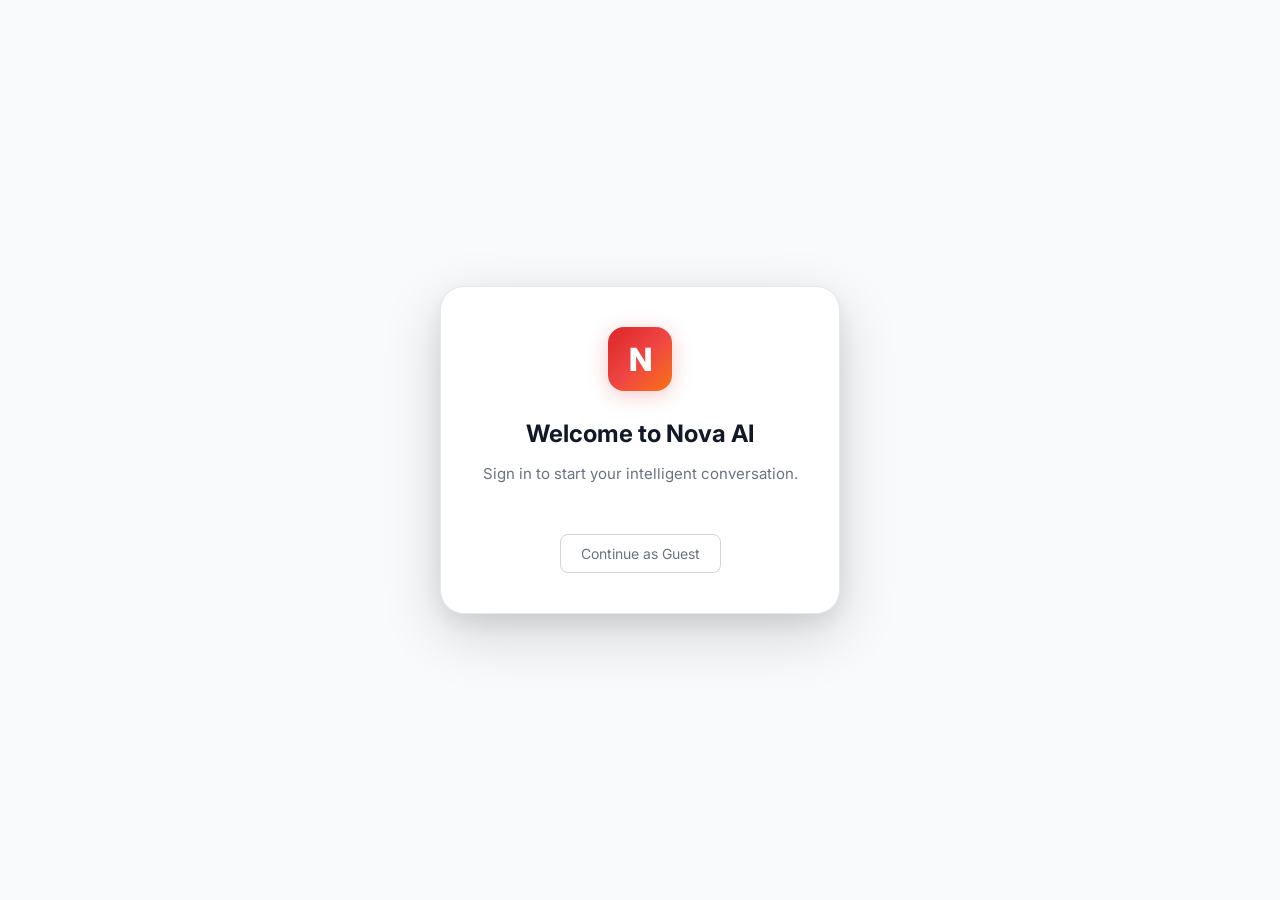
==== commit 8c6c27bc: "Rebrand to Nova AI and update branding assets" ====
--- a/AI-Chatbot/frontend/index.html
+++ b/AI-Chatbot/frontend/index.html
@@ -3,9 +3,9 @@
 <head>
   <meta charset="UTF-8" />
   <meta name="viewport" content="width=device-width, initial-scale=1.0, viewport-fit=cover" />
-  <meta name="description" content="D-AI — Your Intelligent AI Assistant powered by Groq. Chat, upload PDFs, and get intelligent answers instantly." />
+  <meta name="description" content="Nova AI — Your Intelligent AI Assistant powered by Groq. Chat, upload PDFs, and get intelligent answers instantly." />
   <meta name="theme-color" content="#DC2626" />
-  <title>D-AI — Conversational Intelligence</title>
+  <title>Nova AI — Conversational Intelligence</title>
 
   <!-- Preconnect for fonts -->
   <link rel="preconnect" href="https://fonts.googleapis.com" />
@@ -15,7 +15,7 @@
   <!-- Highlight.js theme (Catppuccin Mocha - dark) -->
   <link rel="stylesheet" href="https://cdnjs.cloudflare.com/ajax/libs/highlight.js/11.9.0/styles/github-dark.min.css" />
 
-  <!-- D-AI CSS -->
+  <!-- Nova AI CSS -->
   <link rel="stylesheet" href="css/variables.css" />
   <link rel="stylesheet" href="css/style.css?v=2" />
   <link rel="stylesheet" href="css/responsive.css" />
@@ -49,8 +49,8 @@
      ============================================================ -->
 <div id="loginOverlay" class="login-overlay">
   <div class="login-box">
-    <div class="login-logo" aria-hidden="true">D</div>
-    <h2 class="login-title">Welcome to D-AI</h2>
+    <div class="login-logo" aria-hidden="true">N</div>
+    <h2 class="login-title">Welcome to Nova AI</h2>
     <p class="login-subtitle">Sign in to start your intelligent conversation.</p>
     <div class="login-btn-wrap" style="display: flex; flex-direction: column; align-items: center; gap: 16px;">
       <div id="googleSignInBtn"></div>
@@ -74,10 +74,10 @@
 
     <!-- Header -->
     <div class="sidebar-header">
-      <a href="/" class="brand" aria-label="D-AI home">
-        <div class="brand-logo" aria-hidden="true">D</div>
+      <a href="/" class="brand" aria-label="Nova AI home">
+        <div class="brand-logo" aria-hidden="true">N</div>
         <div class="brand-text">
-          <div class="brand-name">D-AI</div>
+          <div class="brand-name">Nova AI</div>
           <div class="brand-tagline">Your Intelligent AI Assistant</div>
         </div>
       </a>
@@ -153,7 +153,7 @@
         </button>
 
         <!-- Current chat title -->
-        <h1 id="topbar-title">D-AI</h1>
+        <h1 id="topbar-title">Nova AI</h1>
       </div>
 
       <div class="topbar-right">
@@ -271,7 +271,7 @@
         </div>
 
         <!-- Typing indicator -->
-        <div class="message-row ai" id="typingIndicator" aria-label="D-AI is typing" role="status">
+        <div class="message-row ai" id="typingIndicator" aria-label="Nova AI is typing" role="status">
           <div class="msg-avatar ai-avatar" aria-hidden="true">✦</div>
           <div class="typing-dots" aria-hidden="true">
             <div class="typing-dot"></div>
@@ -338,7 +338,7 @@
           <!-- Centre: text input -->
           <textarea
             id="messageInput"
-            placeholder="Ask D-AI anything…"
+            placeholder="Ask Nova AI anything…"
             rows="1"
             aria-label="Type your message"
             aria-multiline="true"
--- a/AI-Chatbot/frontend/css/variables.css
+++ b/AI-Chatbot/frontend/css/variables.css
@@ -1,5 +1,5 @@
 /* ============================================================
-   D-AI — Design Tokens & CSS Variables
+   Nova AI — Design Tokens & CSS Variables
    ============================================================ */
 
 :root {
--- a/AI-Chatbot/frontend/css/style.css
+++ b/AI-Chatbot/frontend/css/style.css
@@ -1,5 +1,5 @@
 /* ============================================================
-   D-AI — Main Stylesheet
+   Nova AI — Main Stylesheet
    ============================================================ */
 
 @import url('https://fonts.googleapis.com/css2?family=Inter:wght@300;400;500;600;700;800&display=swap');
--- a/AI-Chatbot/frontend/css/responsive.css
+++ b/AI-Chatbot/frontend/css/responsive.css
@@ -1,5 +1,5 @@
 /* ============================================================
-   D-AI — Responsive Stylesheet
+   Nova AI — Responsive Stylesheet
    Mobile-first breakpoints
    ============================================================ */
 
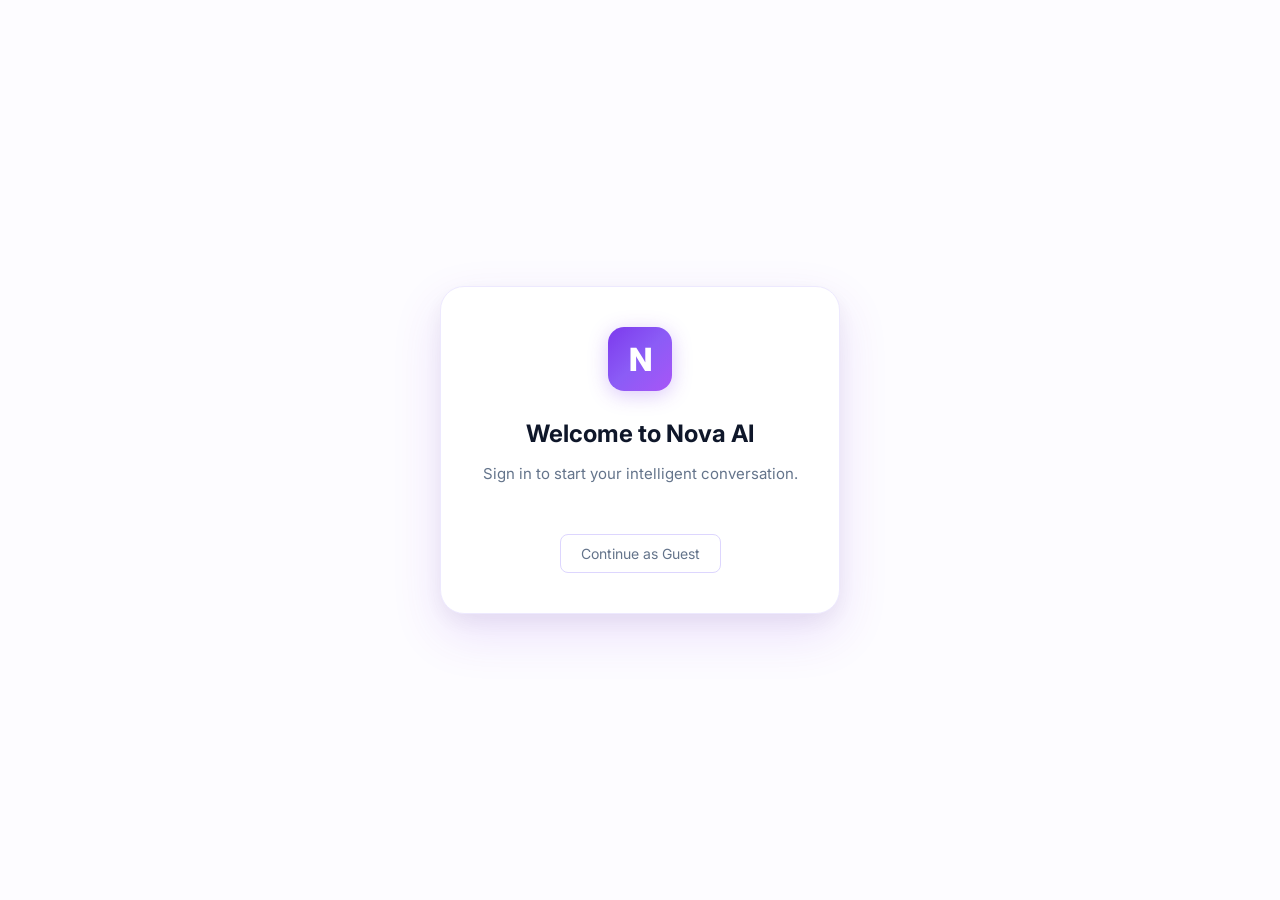
==== commit 2f20adf1: "Rebrand to Nova AI and update branding assets" ====
--- a/AI-Chatbot/frontend/index.html
+++ b/AI-Chatbot/frontend/index.html
@@ -4,7 +4,7 @@
   <meta charset="UTF-8" />
   <meta name="viewport" content="width=device-width, initial-scale=1.0, viewport-fit=cover" />
   <meta name="description" content="Nova AI — Your Intelligent AI Assistant powered by Groq. Chat, upload PDFs, and get intelligent answers instantly." />
-  <meta name="theme-color" content="#DC2626" />
+  <meta name="theme-color" content="#7C3AED" />
   <title>Nova AI — Conversational Intelligence</title>
 
   <!-- Preconnect for fonts -->
--- a/AI-Chatbot/frontend/css/variables.css
+++ b/AI-Chatbot/frontend/css/variables.css
@@ -1,63 +1,66 @@
 /* ============================================================
-   Nova AI — Design Tokens & CSS Variables
+   Nova AI — Design Tokens & CSS Variables (Purple & White Theme)
    ============================================================ */
 
 :root {
-  /* Brand */
-  --brand-primary: #DC2626;
-  --brand-secondary: #EF4444;
-  --brand-tertiary: #FCA5A5;
-  --brand-glow: rgba(220, 38, 38, 0.15);
-  --brand-glow-strong: rgba(220, 38, 38, 0.3);
+  /* Brand - Regal Purple & Violet */
+  --brand-primary: #7C3AED;
+  --brand-secondary: #8B5CF6;
+  --brand-tertiary: #C4B5FD;
+  --brand-dark: #6D28D9;
+  --brand-light: #F5F3FF;
+  --brand-glow: rgba(124, 58, 237, 0.15);
+  --brand-glow-strong: rgba(124, 58, 237, 0.35);
 
   /* Gradients */
-  --gradient-brand: linear-gradient(135deg, #DC2626, #EF4444, #F97316);
-  --gradient-brand-soft: linear-gradient(135deg, rgba(220,38,38,0.1), rgba(249,115,22,0.05));
-  --gradient-hero: linear-gradient(180deg, #fff1f1 0%, #f8fafc 100%);
-  --gradient-glass: linear-gradient(135deg, rgba(255,255,255,0.7), rgba(255,255,255,0.3));
+  --gradient-brand: linear-gradient(135deg, #7C3AED 0%, #8B5CF6 50%, #A855F7 100%);
+  --gradient-brand-soft: linear-gradient(135deg, rgba(124, 58, 237, 0.08), rgba(168, 85, 247, 0.04));
+  --gradient-hero: linear-gradient(180deg, #FAF5FF 0%, #FFFFFF 60%, #F8FAFC 100%);
+  --gradient-glass: linear-gradient(135deg, rgba(255, 255, 255, 0.85), rgba(255, 255, 255, 0.5));
+  --gradient-card: linear-gradient(180deg, #FFFFFF 0%, #FAF8FF 100%);
 
-  /* Light mode backgrounds */
-  --bg-page: #F8FAFC;
+  /* Light mode backgrounds - Clean Crisp White with Subtle Violet Hue */
+  --bg-page: #FDFCFF;
   --bg-sidebar: #FFFFFF;
-  --bg-main: #F8FAFC;
+  --bg-main: #FDFCFF;
   --bg-card: #FFFFFF;
   --bg-input: #FFFFFF;
-  --bg-hover: #F1F5F9;
-  --bg-active: #FFF1F1;
-  --bg-active-strong: #FFE4E4;
-  --bg-message-user: #DC2626;
+  --bg-hover: #F6F3FE;
+  --bg-active: #EFEBFF;
+  --bg-active-strong: #DDD4FC;
+  --bg-message-user: linear-gradient(135deg, #7C3AED, #8B5CF6);
   --bg-message-ai: #FFFFFF;
-  --bg-code: #1E1E2E;
-  --bg-glass: rgba(255,255,255,0.6);
-  --bg-overlay: rgba(0,0,0,0.4);
-  --bg-skeleton: #E2E8F0;
-  --bg-skeleton-shine: #F8FAFC;
+  --bg-code: #181528;
+  --bg-glass: rgba(255, 255, 255, 0.75);
+  --bg-overlay: rgba(15, 10, 30, 0.45);
+  --bg-skeleton: #EAE6F8;
+  --bg-skeleton-shine: #FAF8FF;
 
   /* Text */
-  --text-primary: #111827;
-  --text-secondary: #6B7280;
-  --text-muted: #9CA3AF;
+  --text-primary: #0F172A;
+  --text-secondary: #64748B;
+  --text-muted: #94A3B8;
   --text-inverse: #FFFFFF;
-  --text-link: #DC2626;
+  --text-link: #7C3AED;
   --text-message-user: #FFFFFF;
-  --text-message-ai: #111827;
-  --text-code: #E2E8F0;
+  --text-message-ai: #0F172A;
+  --text-code: #F1F0FB;
 
   /* Borders */
-  --border-light: #E5E7EB;
-  --border-medium: #D1D5DB;
-  --border-strong: #9CA3AF;
-  --border-brand: rgba(220, 38, 38, 0.3);
-  --border-focus: #DC2626;
+  --border-light: #EDE9FE;
+  --border-medium: #DDD6FE;
+  --border-strong: #C4B5FD;
+  --border-brand: rgba(124, 58, 237, 0.25);
+  --border-focus: #7C3AED;
 
-  /* Shadows */
-  --shadow-sm: 0 1px 3px rgba(0,0,0,0.06), 0 1px 2px rgba(0,0,0,0.04);
-  --shadow-md: 0 4px 12px rgba(0,0,0,0.08), 0 2px 4px rgba(0,0,0,0.04);
-  --shadow-lg: 0 10px 40px rgba(0,0,0,0.12), 0 4px 12px rgba(0,0,0,0.06);
-  --shadow-xl: 0 20px 60px rgba(0,0,0,0.16), 0 8px 24px rgba(0,0,0,0.08);
-  --shadow-brand: 0 4px 20px rgba(220,38,38,0.25);
-  --shadow-brand-lg: 0 8px 40px rgba(220,38,38,0.35);
-  --shadow-glow: 0 0 20px rgba(220,38,38,0.2), 0 0 60px rgba(220,38,38,0.08);
+  /* Shadows - Elegant Purple Glows */
+  --shadow-sm: 0 1px 3px rgba(124, 58, 237, 0.04), 0 1px 2px rgba(0, 0, 0, 0.03);
+  --shadow-md: 0 4px 14px rgba(124, 58, 237, 0.07), 0 2px 6px rgba(0, 0, 0, 0.03);
+  --shadow-lg: 0 10px 30px rgba(124, 58, 237, 0.1), 0 4px 12px rgba(0, 0, 0, 0.04);
+  --shadow-xl: 0 20px 50px rgba(124, 58, 237, 0.14), 0 8px 24px rgba(0, 0, 0, 0.06);
+  --shadow-brand: 0 4px 20px rgba(124, 58, 237, 0.28);
+  --shadow-brand-lg: 0 8px 36px rgba(124, 58, 237, 0.38);
+  --shadow-glow: 0 0 24px rgba(124, 58, 237, 0.2), 0 0 60px rgba(139, 92, 246, 0.1);
 
   /* Dimensions */
   --sidebar-width: 280px;
@@ -98,35 +101,35 @@
    DARK MODE
    ============================================================ */
 [data-theme="dark"] {
-  --bg-page: #0F1117;
-  --bg-sidebar: #161B27;
-  --bg-main: #0F1117;
-  --bg-card: #1C2333;
-  --bg-input: #1C2333;
-  --bg-hover: #1E2640;
-  --bg-active: #2A1F3D;
-  --bg-active-strong: #3A1F2F;
-  --bg-message-user: #DC2626;
-  --bg-message-ai: #1C2333;
-  --bg-glass: rgba(22,27,39,0.8);
-  --bg-skeleton: #1C2333;
-  --bg-skeleton-shine: #243047;
+  --bg-page: #0B0814;
+  --bg-sidebar: #110D20;
+  --bg-main: #0B0814;
+  --bg-card: #18132B;
+  --bg-input: #18132B;
+  --bg-hover: #221A3D;
+  --bg-active: #2C2152;
+  --bg-active-strong: #3E2F72;
+  --bg-message-user: linear-gradient(135deg, #7C3AED, #8B5CF6);
+  --bg-message-ai: #18132B;
+  --bg-glass: rgba(17, 13, 32, 0.85);
+  --bg-skeleton: #1D1735;
+  --bg-skeleton-shine: #29204A;
 
-  --text-primary: #F1F5F9;
-  --text-secondary: #94A3B8;
-  --text-muted: #64748B;
-  --text-message-ai: #E2E8F0;
+  --text-primary: #F8FAFC;
+  --text-secondary: #A78BFA;
+  --text-muted: #6B7280;
+  --text-message-ai: #EDE9FE;
 
-  --border-light: #1E2640;
-  --border-medium: #243047;
-  --border-strong: #334155;
-  --border-focus: #EF4444;
+  --border-light: #221A3D;
+  --border-medium: #2E2353;
+  --border-strong: #4C3886;
+  --border-focus: #8B5CF6;
 
-  --shadow-sm: 0 1px 3px rgba(0,0,0,0.3), 0 1px 2px rgba(0,0,0,0.2);
-  --shadow-md: 0 4px 12px rgba(0,0,0,0.4), 0 2px 4px rgba(0,0,0,0.2);
-  --shadow-lg: 0 10px 40px rgba(0,0,0,0.5), 0 4px 12px rgba(0,0,0,0.3);
-  --shadow-xl: 0 20px 60px rgba(0,0,0,0.6), 0 8px 24px rgba(0,0,0,0.4);
+  --shadow-sm: 0 1px 3px rgba(0,0,0,0.4), 0 1px 2px rgba(0,0,0,0.3);
+  --shadow-md: 0 4px 12px rgba(0,0,0,0.5), 0 2px 4px rgba(0,0,0,0.3);
+  --shadow-lg: 0 10px 40px rgba(0,0,0,0.6), 0 4px 12px rgba(0,0,0,0.4);
+  --shadow-xl: 0 20px 60px rgba(0,0,0,0.7), 0 8px 24px rgba(0,0,0,0.5);
 
-  --gradient-hero: linear-gradient(180deg, rgba(220,38,38,0.08) 0%, #0F1117 100%);
-  --gradient-glass: linear-gradient(135deg, rgba(28,35,51,0.9), rgba(22,27,39,0.7));
+  --gradient-hero: linear-gradient(180deg, rgba(124, 58, 237, 0.16) 0%, #0B0814 100%);
+  --gradient-glass: linear-gradient(135deg, rgba(24, 19, 43, 0.9), rgba(17, 13, 32, 0.8));
 }
--- a/AI-Chatbot/frontend/css/style.css
+++ b/AI-Chatbot/frontend/css/style.css
@@ -1580,13 +1580,13 @@
 }
 
 @keyframes pulse-glow {
-  0%, 100% { box-shadow: var(--shadow-brand-lg), 0 0 20px rgba(220,38,38,0.2); }
-  50%       { box-shadow: var(--shadow-brand-lg), 0 0 40px rgba(220,38,38,0.4); }
+  0%, 100% { box-shadow: var(--shadow-brand-lg), 0 0 20px rgba(124, 58, 237, 0.25); }
+  50%       { box-shadow: var(--shadow-brand-lg), 0 0 40px rgba(124, 58, 237, 0.45); }
 }
 
 @keyframes pulseRecord {
   0%, 100% { box-shadow: none; }
-  50%       { box-shadow: 0 0 0 4px rgba(220,38,38,0.2); }
+  50%       { box-shadow: 0 0 0 4px rgba(124, 58, 237, 0.25); }
 }
 
 @keyframes spinOnce {
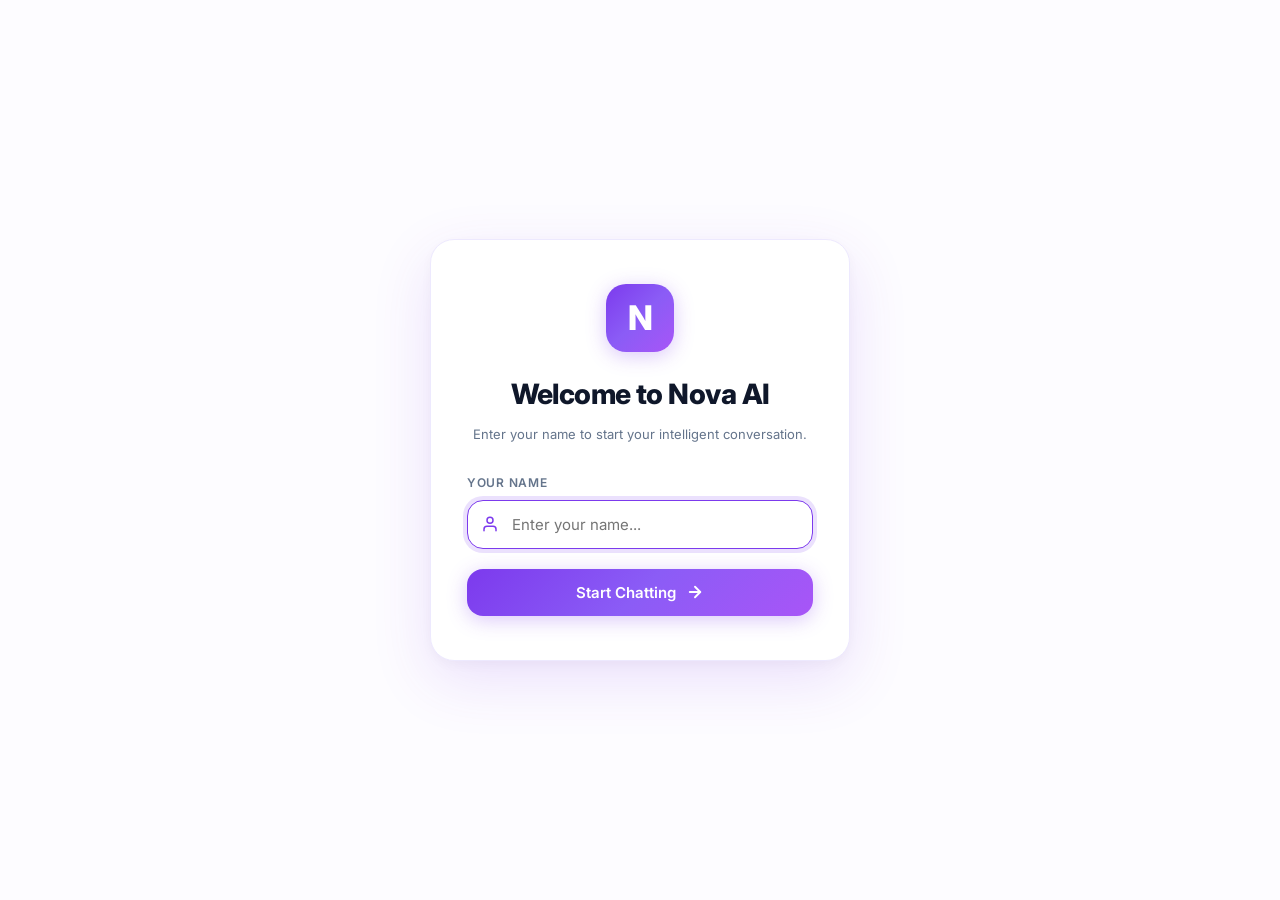
==== commit 6cb8fe0f: "Replace Google OAuth with Name Login and polish ChatGPT mobile UI" ====
--- a/AI-Chatbot/frontend/index.html
+++ b/AI-Chatbot/frontend/index.html
@@ -2,9 +2,11 @@
 <html lang="en">
 <head>
   <meta charset="UTF-8" />
-  <meta name="viewport" content="width=device-width, initial-scale=1.0, viewport-fit=cover" />
+  <meta name="viewport" content="width=device-width, initial-scale=1.0, maximum-scale=1.0, user-scalable=no, viewport-fit=cover" />
   <meta name="description" content="Nova AI — Your Intelligent AI Assistant powered by Groq. Chat, upload PDFs, and get intelligent answers instantly." />
   <meta name="theme-color" content="#7C3AED" />
+  <meta name="apple-mobile-web-app-capable" content="yes" />
+  <meta name="apple-mobile-web-app-status-bar-style" content="black-translucent" />
   <title>Nova AI — Conversational Intelligence</title>
 
   <!-- Preconnect for fonts -->
@@ -17,16 +19,13 @@
 
   <!-- Nova AI CSS -->
   <link rel="stylesheet" href="css/variables.css" />
-  <link rel="stylesheet" href="css/style.css?v=2" />
-  <link rel="stylesheet" href="css/responsive.css" />
+  <link rel="stylesheet" href="css/style.css?v=3" />
+  <link rel="stylesheet" href="css/responsive.css?v=3" />
 
   <!-- External libraries -->
   <script src="https://cdn.jsdelivr.net/npm/marked/marked.min.js"></script>
   <script src="https://cdnjs.cloudflare.com/ajax/libs/dompurify/3.0.9/purify.min.js"></script>
   <script src="https://cdnjs.cloudflare.com/ajax/libs/highlight.js/11.9.0/highlight.min.js"></script>
-
-  <!-- Google Identity Services -->
-  <script src="https://accounts.google.com/gsi/client" async defer></script>
 
   <style>
     /* Ensure chatInner is a column flex container */
@@ -45,17 +44,42 @@
 <div id="toastContainer" role="region" aria-live="polite" aria-label="Notifications"></div>
 
 <!-- ============================================================
-     LOGIN OVERLAY
+     LOGIN OVERLAY (Name Login)
      ============================================================ -->
 <div id="loginOverlay" class="login-overlay">
   <div class="login-box">
     <div class="login-logo" aria-hidden="true">N</div>
     <h2 class="login-title">Welcome to Nova AI</h2>
-    <p class="login-subtitle">Sign in to start your intelligent conversation.</p>
-    <div class="login-btn-wrap" style="display: flex; flex-direction: column; align-items: center; gap: 16px;">
-      <div id="googleSignInBtn"></div>
-      <button id="devLoginBtn" style="padding: 10px 20px; border-radius: 8px; border: 1px solid var(--border-medium); background: transparent; color: var(--text-secondary); cursor: pointer; font-family: inherit; font-size: 14px; transition: all 0.2s;">Continue as Guest</button>
-    </div>
+    <p class="login-subtitle">Enter your name to start your intelligent conversation.</p>
+    
+    <form id="nameLoginForm" class="name-login-form" autocomplete="off">
+      <div class="name-input-group">
+        <label for="userNameInput" class="name-input-label">Your Name</label>
+        <div class="name-input-wrapper">
+          <svg class="name-input-icon" viewBox="0 0 24 24" fill="none" stroke="currentColor" stroke-width="2" stroke-linecap="round" stroke-linejoin="round" aria-hidden="true">
+            <path d="M20 21v-2a4 4 0 0 0-4-4H8a4 4 0 0 0-4 4v2"></path>
+            <circle cx="12" cy="7" r="4"></circle>
+          </svg>
+          <input
+            type="text"
+            id="userNameInput"
+            class="name-input-field"
+            placeholder="Enter your name..."
+            required
+            maxlength="40"
+            autofocus
+          />
+        </div>
+      </div>
+      
+      <button type="submit" id="nameLoginSubmitBtn" class="name-login-btn">
+        <span>Start Chatting</span>
+        <svg viewBox="0 0 24 24" fill="none" stroke="currentColor" stroke-width="2.5" stroke-linecap="round" stroke-linejoin="round" aria-hidden="true">
+          <line x1="5" y1="12" x2="19" y2="12"></line>
+          <polyline points="12 5 19 12 12 19"></polyline>
+        </svg>
+      </button>
+    </form>
   </div>
 </div>
 
@@ -81,9 +105,10 @@
           <div class="brand-tagline">Your Intelligent AI Assistant</div>
         </div>
       </a>
-      <button class="sidebar-collapse-btn" id="sidebarCollapseBtn" title="Collapse sidebar" aria-label="Collapse sidebar">
-        <svg width="16" height="16" viewBox="0 0 24 24" fill="none" stroke="currentColor" stroke-width="2" stroke-linecap="round" stroke-linejoin="round" aria-hidden="true">
-          <line x1="3" y1="12" x2="21" y2="12"/><line x1="3" y1="6" x2="21" y2="6"/><line x1="3" y1="18" x2="21" y2="18"/>
+      <button class="sidebar-collapse-btn" id="sidebarCollapseBtn" title="Close sidebar" aria-label="Close sidebar">
+        <svg width="18" height="18" viewBox="0 0 24 24" fill="none" stroke="currentColor" stroke-width="2" stroke-linecap="round" stroke-linejoin="round" aria-hidden="true">
+          <line x1="18" y1="6" x2="6" y2="18"></line>
+          <line x1="6" y1="6" x2="18" y2="18"></line>
         </svg>
       </button>
     </div>
@@ -124,8 +149,8 @@
         <img id="userAvatar" class="footer-avatar-img" src="" alt="Avatar" style="display: none;" />
         <div id="defaultAvatar" class="footer-avatar" aria-hidden="true">U</div>
         <div class="footer-text">
-          <div id="userName" class="footer-name">Loading...</div>
-          <div id="userEmail" class="footer-plan"></div>
+          <div id="userName" class="footer-name">Nova User</div>
+          <div id="userEmail" class="footer-plan">Free Tier</div>
         </div>
       </div>
       <button class="icon-btn" id="logoutBtn" title="Logout" aria-label="Logout">
@@ -142,7 +167,7 @@
   <!-- ── MAIN ────────────────────────────────────────────── -->
   <main id="main">
 
-    <!-- ── TOP BAR ──────────────────────────────────────── -->
+    <!-- ── TOP BAR (ChatGPT Mobile Style) ────────────────── -->
     <header id="topbar" role="banner">
       <div class="topbar-left">
         <!-- Sidebar toggle -->
@@ -152,18 +177,33 @@
           </svg>
         </button>
 
-        <!-- Current chat title -->
-        <h1 id="topbar-title">Nova AI</h1>
+        <!-- Model Selector Pill (ChatGPT Style) -->
+        <div class="model-selector-pill">
+          <div class="model-selector-wrap">
+            <label for="modelSelect" class="sr-only">Select AI model</label>
+            <select id="modelSelect" title="Select model" aria-label="Select AI model">
+              <option value="openai/gpt-oss-120b">GPT-OSS 120B</option>
+              <option value="openai/gpt-oss-20b">GPT-OSS 20B ⚡</option>
+              <option value="qwen/qwen3.8-27b">Qwen 3.8 27B</option>
+            </select>
+            <svg class="model-select-arrow" viewBox="0 0 24 24" fill="none" stroke="currentColor" stroke-width="2" stroke-linecap="round" stroke-linejoin="round" aria-hidden="true">
+              <polyline points="6 9 12 15 18 9"></polyline>
+            </svg>
+          </div>
+        </div>
+
+        <!-- Chat title (hidden on mobile, visible on tablet/desktop) -->
+        <h1 id="topbar-title" class="hidden-mobile">Nova AI</h1>
       </div>
 
       <div class="topbar-right">
-        <!-- Model selector -->
-        <div class="model-selector-wrap">
-          <label for="modelSelect" class="sr-only">Select AI model</label>
-          <select id="modelSelect" title="Select model" aria-label="Select AI model">
-            <option value="llama-3.3-70b-versatile">llama-3.3-70b-versatile</option>
-          </select>
-        </div>
+        <!-- ChatGPT Style Topbar New Chat Button -->
+        <button class="icon-btn topbar-new-chat-btn" id="topbarNewChatBtn" title="Start new chat" aria-label="Start new chat">
+          <svg viewBox="0 0 24 24" fill="none" stroke="currentColor" stroke-width="2" stroke-linecap="round" stroke-linejoin="round" aria-hidden="true">
+            <path d="M11 4H4a2 2 0 0 0-2 2v14a2 2 0 0 0 2 2h14a2 2 0 0 0 2-2v-7"></path>
+            <path d="M18.5 2.5a2.121 2.121 0 0 1 3 3L12 15l-4 1 1-4 9.5-9.5z"></path>
+          </svg>
+        </button>
 
         <!-- Divider (hidden when no chat) -->
         <div class="topbar-divider hidden" id="topbarDivider" aria-hidden="true"></div>
@@ -201,7 +241,6 @@
 
         <!-- Theme toggle -->
         <button class="icon-btn" id="themeBtn" title="Toggle dark/light mode" aria-label="Toggle theme">
-          <!-- Icon injected by settings.js -->
           <svg viewBox="0 0 24 24" fill="none" stroke="currentColor" stroke-width="2" stroke-linecap="round" stroke-linejoin="round" aria-hidden="true">
             <path d="M21 12.79A9 9 0 1 1 11.21 3a7 7 0 0 0 9.79 9.79z"/>
           </svg>
@@ -212,15 +251,15 @@
     <!-- ── CHAT AREA ─────────────────────────────────────── -->
     <section id="chat" role="main" aria-label="Chat messages" aria-live="polite">
 
-      <!-- Welcome screen -->
+      <!-- Welcome screen (ChatGPT Style Greeting) -->
       <div id="welcomeScreen">
         <div class="welcome-logo" aria-hidden="true">
           <svg viewBox="0 0 24 24" fill="none" stroke="currentColor" stroke-width="2" stroke-linecap="round" stroke-linejoin="round">
             <polygon points="13 2 3 14 12 14 11 22 21 10 12 10 13 2"/>
           </svg>
         </div>
-        <h2 class="welcome-title">How can I help you?</h2>
-        <p class="welcome-subtitle">Ask me anything — I can chat, write, code, analyse PDFs, and much more.</p>
+        <h2 class="welcome-title">What can I help with today?</h2>
+        <p class="welcome-subtitle">Ask anything — analyze documents, write code, brainstorm ideas, or solve problems.</p>
 
         <div class="welcome-suggestions" role="list">
           <button class="suggestion-card" role="listitem"
@@ -228,7 +267,7 @@
             aria-label="Suggestion: Explain quantum computing in simple terms">
             <div class="suggestion-icon" aria-hidden="true">⚛️</div>
             <div class="suggestion-title">Explain quantum computing</div>
-            <div class="suggestion-desc">Get a clear, jargon-free explanation</div>
+            <div class="suggestion-desc">Clear, jargon-free explanation</div>
           </button>
 
           <button class="suggestion-card" role="listitem"
@@ -236,7 +275,7 @@
             aria-label="Suggestion: Write a Python script for CSV statistics">
             <div class="suggestion-icon" aria-hidden="true">🐍</div>
             <div class="suggestion-title">Write a Python script</div>
-            <div class="suggestion-desc">Generate production-ready code</div>
+            <div class="suggestion-desc">Clean, production-ready code</div>
           </button>
 
           <button class="suggestion-card" role="listitem"
@@ -252,7 +291,7 @@
             aria-label="Suggestion: REST vs GraphQL">
             <div class="suggestion-icon" aria-hidden="true">🔌</div>
             <div class="suggestion-title">REST vs GraphQL</div>
-            <div class="suggestion-desc">Compare API design approaches</div>
+            <div class="suggestion-desc">Compare API design architectures</div>
           </button>
         </div>
       </div>
@@ -284,7 +323,7 @@
 
     </section>
 
-    <!-- ── COMPOSER ──────────────────────────────────────── -->
+    <!-- ── COMPOSER (ChatGPT Mobile Style Floating Bar) ─── -->
     <footer id="composer">
       <div class="composer-inner">
 
@@ -306,7 +345,7 @@
           </button>
         </div>
 
-        <!-- Input box -->
+        <!-- ChatGPT Style Pill Input box -->
         <div class="composer-box" role="group" aria-label="Message input area">
 
           <!-- Left: attach & mic -->
@@ -338,7 +377,7 @@
           <!-- Centre: text input -->
           <textarea
             id="messageInput"
-            placeholder="Ask Nova AI anything…"
+            placeholder="Message Nova AI…"
             rows="1"
             aria-label="Type your message"
             aria-multiline="true"
@@ -346,21 +385,21 @@
             spellcheck="true"
           ></textarea>
 
-          <!-- Right: send -->
+          <!-- Right: send (ChatGPT arrow-up) -->
           <div class="composer-right-btns">
-            <button id="sendBtn" title="Send message (Enter)" aria-label="Send message">
+            <button id="sendBtn" class="composer-send-btn" title="Send message (Enter)" aria-label="Send message">
               <svg viewBox="0 0 24 24" fill="none" stroke="currentColor" stroke-width="2.5" stroke-linecap="round" stroke-linejoin="round" aria-hidden="true">
-                <line x1="22" y1="2" x2="11" y2="13"/>
-                <polygon points="22 2 15 22 11 13 2 9 22 2"/>
+                <line x1="12" y1="19" x2="12" y2="5"></line>
+                <polyline points="5 12 12 5 19 12"></polyline>
               </svg>
             </button>
           </div>
 
         </div>
 
-        <!-- Hint -->
+        <!-- Hint / Disclaimer -->
         <p class="composer-hint">
-          Press <kbd>Enter</kbd> to send · <kbd>Shift+Enter</kbd> for a new line
+          Nova AI can make mistakes. Verify important information.
         </p>
 
       </div>
@@ -370,10 +409,10 @@
 </div>
 
 <!-- ============================================================
-     SCRIPTS (ES modules)
+     SCRIPTS
      ============================================================ -->
-<script src="js/auth.js?v=4"></script>
-<script src="js/app.js?v=4"></script>
+<script src="js/auth.js?v=5"></script>
+<script src="js/app.js?v=5"></script>
 
 </body>
 </html>
--- a/AI-Chatbot/frontend/css/style.css
+++ b/AI-Chatbot/frontend/css/style.css
@@ -1617,7 +1617,7 @@
 }
 
 /* ============================================================
-   LOGIN OVERLAY
+   LOGIN OVERLAY (Name Login)
    ============================================================ */
 .login-overlay {
   position: fixed;
@@ -1628,28 +1628,208 @@
   align-items: center;
   justify-content: center;
   flex-direction: column;
+  padding: 20px;
+  transition: opacity 0.3s ease, visibility 0.3s ease;
 }
 .login-overlay.hidden { display: none; }
+.login-overlay.fade-out {
+  opacity: 0;
+  pointer-events: none;
+}
+
 .login-box {
   background: var(--bg-card);
-  padding: 40px;
-  border-radius: var(--border-radius-xl);
-  box-shadow: var(--shadow-xl);
+  padding: 44px 36px;
+  border-radius: var(--border-radius-2xl, 24px);
+  box-shadow: 0 20px 60px rgba(124, 58, 237, 0.14), 0 4px 16px rgba(0, 0, 0, 0.04);
   text-align: center;
   border: 1px solid var(--border-light);
-  backdrop-filter: blur(16px);
-  -webkit-backdrop-filter: blur(16px);
-  max-width: 400px;
-  width: 90%;
-}
+  backdrop-filter: blur(20px);
+  -webkit-backdrop-filter: blur(20px);
+  max-width: 420px;
+  width: 100%;
+  animation: modalPopIn 0.35s cubic-bezier(0.16, 1, 0.3, 1);
+}
+
+@keyframes modalPopIn {
+  from {
+    opacity: 0;
+    transform: scale(0.92) translateY(12px);
+  }
+  to {
+    opacity: 1;
+    transform: scale(1) translateY(0);
+  }
+}
+
 .login-logo {
-  width: 64px; height: 64px; border-radius: var(--border-radius-lg);
+  width: 68px; height: 68px; border-radius: 20px;
   background: var(--gradient-brand);
-  color: white; font-size: 32px; font-weight: 800;
+  color: white; font-size: 34px; font-weight: 800;
   display: flex; align-items: center; justify-content: center;
-  margin: 0 auto 24px;
+  margin: 0 auto 20px;
   box-shadow: var(--shadow-brand);
-}
-.login-title { font-size: var(--font-size-2xl); font-weight: 700; margin-bottom: 8px; color: var(--text-primary); }
-.login-subtitle { color: var(--text-secondary); margin-bottom: 32px; font-size: var(--font-size-base); }
-.login-btn-wrap { display: flex; justify-content: center; }
+  animation: floatIcon 3s ease-in-out infinite;
+}
+
+@keyframes floatIcon {
+  0%, 100% { transform: translateY(0); }
+  50% { transform: translateY(-4px); }
+}
+
+.login-title {
+  font-size: 1.75rem;
+  font-weight: 800;
+  margin-bottom: 8px;
+  color: var(--text-primary);
+  letter-spacing: -0.02em;
+}
+
+.login-subtitle {
+  color: var(--text-secondary);
+  margin-bottom: 28px;
+  font-size: var(--font-size-sm);
+  line-height: 1.5;
+}
+
+.name-login-form {
+  display: flex;
+  flex-direction: column;
+  gap: 20px;
+  width: 100%;
+  text-align: left;
+}
+
+.name-input-group {
+  display: flex;
+  flex-direction: column;
+  gap: 8px;
+}
+
+.name-input-label {
+  font-size: var(--font-size-xs);
+  font-weight: 600;
+  color: var(--text-secondary);
+  text-transform: uppercase;
+  letter-spacing: 0.06em;
+}
+
+.name-input-wrapper {
+  position: relative;
+  display: flex;
+  align-items: center;
+}
+
+.name-input-icon {
+  position: absolute;
+  left: 14px;
+  width: 18px;
+  height: 18px;
+  color: var(--text-muted);
+  pointer-events: none;
+  transition: color 0.2s ease;
+}
+
+.name-input-field {
+  width: 100%;
+  padding: 14px 16px 14px 44px;
+  background: var(--bg-hover);
+  border: 1.5px solid var(--border-medium);
+  border-radius: var(--border-radius-lg);
+  font-family: inherit;
+  font-size: var(--font-size-base);
+  color: var(--text-primary);
+  outline: none;
+  transition: all 0.2s ease;
+}
+
+.name-input-field:focus {
+  background: var(--bg-card);
+  border-color: var(--brand-primary);
+  box-shadow: 0 0 0 4px var(--brand-glow);
+}
+
+.name-input-field:focus + .name-input-icon,
+.name-input-wrapper:focus-within .name-input-icon {
+  color: var(--brand-primary);
+}
+
+.name-login-btn {
+  display: flex;
+  align-items: center;
+  justify-content: center;
+  gap: 10px;
+  width: 100%;
+  padding: 14px 24px;
+  background: var(--gradient-brand);
+  color: #ffffff;
+  border: none;
+  border-radius: var(--border-radius-lg);
+  font-family: inherit;
+  font-size: var(--font-size-base);
+  font-weight: 600;
+  cursor: pointer;
+  box-shadow: var(--shadow-brand);
+  transition: all 0.2s cubic-bezier(0.16, 1, 0.3, 1);
+}
+
+.name-login-btn:hover {
+  transform: translateY(-2px);
+  box-shadow: var(--shadow-brand-lg);
+}
+
+.name-login-btn:active {
+  transform: translateY(0);
+}
+
+.name-login-btn:disabled {
+  opacity: 0.7;
+  cursor: not-allowed;
+  transform: none;
+}
+
+.name-login-btn svg {
+  width: 18px;
+  height: 18px;
+  transition: transform 0.2s ease;
+}
+
+.name-login-btn:hover svg {
+  transform: translateX(3px);
+}
+
+.spin-icon {
+  animation: spin 1s linear infinite;
+}
+
+@keyframes spin {
+  from { transform: rotate(0deg); }
+  to { transform: rotate(360deg); }
+}
+
+/* ChatGPT Style Model Selector Pill */
+.model-selector-pill {
+  position: relative;
+  display: inline-flex;
+  align-items: center;
+}
+
+.model-selector-pill select {
+  padding-right: 28px !important;
+}
+
+.model-select-arrow {
+  position: absolute;
+  right: 10px;
+  top: 50%;
+  transform: translateY(-50%);
+  width: 14px;
+  height: 14px;
+  color: var(--text-muted);
+  pointer-events: none;
+}
+
+.topbar-new-chat-btn {
+  display: flex;
+}
+
--- a/AI-Chatbot/frontend/css/responsive.css
+++ b/AI-Chatbot/frontend/css/responsive.css
@@ -1,6 +1,6 @@
 /* ============================================================
-   Nova AI — Responsive Stylesheet
-   Mobile-first breakpoints
+   Nova AI — Responsive Stylesheet (ChatGPT Mobile Polish)
+   Mobile-first breakpoints with touch optimization
    ============================================================ */
 
 /* ---- Tablet: ≤ 1024px ---- */
@@ -18,14 +18,20 @@
   }
 }
 
-/* ---- Small Tablet / Large Mobile: ≤ 768px ---- */
+/* ---- Small Tablet / Mobile: ≤ 768px ---- */
 @media (max-width: 768px) {
   :root {
-    --sidebar-width: 280px;
-    --topbar-height: 56px;
-  }
-
-  /* Sidebar becomes a floating drawer */
+    --sidebar-width: 290px;
+    --topbar-height: 54px;
+  }
+
+  /* Full screen app layout with mobile viewport height support */
+  #app {
+    height: 100vh;
+    height: 100dvh;
+  }
+
+  /* Sidebar becomes a sliding drawer */
   #sidebar {
     position: fixed;
     left: 0;
@@ -34,162 +40,275 @@
     z-index: var(--z-sidebar);
     transform: translateX(-100%);
     border-right: 1px solid var(--border-light);
-    border-radius: 0 var(--border-radius-lg) var(--border-radius-lg) 0;
-    box-shadow: var(--shadow-xl);
+    border-radius: 0 var(--border-radius-xl, 20px) var(--border-radius-xl, 20px) 0;
+    box-shadow: 0 10px 40px rgba(0, 0, 0, 0.2);
+    transition: transform 0.3s cubic-bezier(0.16, 1, 0.3, 1);
   }
 
   #sidebar.open {
     transform: translateX(0);
   }
 
-  /* Main takes full width on mobile */
+  /* Sidebar collapse close button visible on mobile drawer header */
+  .sidebar-collapse-btn {
+    display: flex;
+  }
+
+  /* Main takes full width */
   #main {
     width: 100%;
+    height: 100%;
   }
 
   #sidebarToggle {
     display: flex;
   }
 
+  /* ChatGPT style Topbar */
+  #topbar {
+    padding: 0 12px;
+    background: var(--bg-card);
+    border-bottom: 1px solid var(--border-light);
+  }
+
+  .topbar-left {
+    gap: 8px;
+  }
+
+  .hidden-mobile {
+    display: none;
+  }
+
+  .model-selector-pill {
+    display: flex;
+  }
+
+  #modelSelect {
+    max-width: 140px;
+    font-size: 13px;
+    font-weight: 600;
+    padding: 6px 28px 6px 12px;
+    background: var(--bg-hover);
+    border-radius: 9999px;
+    border: 1px solid var(--border-light);
+  }
+
+  .topbar-right {
+    gap: 6px;
+  }
+
+  .topbar-new-chat-btn {
+    display: flex;
+  }
+
   /* Welcome screen */
+  #welcomeScreen {
+    padding: 24px 16px 40px;
+  }
+
   .welcome-title {
-    font-size: var(--font-size-2xl);
+    font-size: 1.625rem;
+    font-weight: 700;
+    letter-spacing: -0.02em;
   }
 
   .welcome-subtitle {
-    font-size: var(--font-size-base);
+    font-size: var(--font-size-sm);
+    max-width: 90%;
   }
 
   .welcome-suggestions {
     grid-template-columns: 1fr;
     max-width: 100%;
+    gap: 10px;
   }
 
   .welcome-logo {
-    width: 60px;
-    height: 60px;
-  }
-
-  /* Chat area */
+    width: 56px;
+    height: 56px;
+    border-radius: 16px;
+  }
+
+  .welcome-logo svg {
+    width: 28px;
+    height: 28px;
+  }
+
+  .suggestion-card {
+    padding: 12px 14px;
+    border-radius: 14px;
+  }
+
+  .suggestion-icon {
+    font-size: 20px;
+  }
+
+  .suggestion-title {
+    font-size: 13px;
+    font-weight: 600;
+  }
+
+  .suggestion-desc {
+    font-size: 11.5px;
+  }
+
+  /* Chat Feed */
+  #chat {
+    padding-bottom: 8px;
+  }
+
   .chat-inner {
-    padding: 0 12px;
-    gap: 16px;
-  }
-
-  /* Messages */
+    padding: 12px 14px 20px;
+    gap: 18px;
+  }
+
+  /* Messages - ChatGPT Mobile Style */
+  .message-row {
+    gap: 10px;
+  }
+
   .message-row.user .msg-bubble {
     max-width: 88%;
+    padding: 11px 16px;
+    border-radius: 20px 20px 4px 20px;
+    font-size: 0.9375rem;
+    line-height: 1.5;
   }
 
   .message-row.ai .msg-bubble {
-    max-width: 96%;
+    max-width: 100%;
+    padding: 12px 16px;
+    border-radius: 20px 20px 20px 4px;
+    font-size: 0.9375rem;
+    line-height: 1.6;
   }
 
   .msg-avatar {
-    width: 32px;
-    height: 32px;
-    font-size: 14px;
-  }
-
-  /* Composer */
+    width: 30px;
+    height: 30px;
+    font-size: 13px;
+    border-radius: 50%;
+  }
+
+  .msg-role-label {
+    display: none;
+  }
+
+  /* Composer - Floating Pill Style like ChatGPT Mobile */
   #composer {
-    padding: 10px 12px 14px;
+    padding: 8px 12px max(12px, env(safe-area-inset-bottom, 12px));
+    background: transparent;
+  }
+
+  .composer-inner {
+    max-width: 100%;
+  }
+
+  .composer-box {
+    padding: 6px 8px 6px 10px;
+    border-radius: 26px;
+    background: var(--bg-card);
+    border: 1.5px solid var(--border-medium);
+    box-shadow: 0 4px 20px rgba(124, 58, 237, 0.08), 0 2px 8px rgba(0, 0, 0, 0.04);
+    backdrop-filter: blur(16px);
+    -webkit-backdrop-filter: blur(16px);
+    align-items: flex-end;
+  }
+
+  .composer-left-btns {
+    gap: 4px;
+    margin-bottom: 2px;
+  }
+
+  .composer-icon-btn {
+    width: 34px;
+    height: 34px;
+    border-radius: 50%;
+  }
+
+  .composer-icon-btn svg {
+    width: 17px;
+    height: 17px;
+  }
+
+  #messageInput {
+    font-size: 15px; /* Prevents auto-zoom on iOS safari */
+    padding: 8px 8px;
+    min-height: 36px;
+    max-height: 140px;
+    line-height: 1.4;
+  }
+
+  .composer-right-btns {
+    margin-bottom: 2px;
+  }
+
+  #sendBtn {
+    width: 34px;
+    height: 34px;
+    border-radius: 50%;
+    background: var(--brand-primary);
+    color: #ffffff;
+    box-shadow: 0 2px 10px rgba(124, 58, 237, 0.35);
+  }
+
+  #sendBtn svg {
+    width: 16px;
+    height: 16px;
+  }
+
+  .composer-hint {
+    display: none;
   }
 
   .composer-actions-bar {
-    gap: 6px;
+    gap: 8px;
+    margin-bottom: 6px;
   }
 
   .composer-action-btn {
-    font-size: 11px;
-    padding: 4px 10px;
-  }
-
-  /* Topbar */
-  #topbar {
-    padding: 0 12px;
-  }
-
-  #topbar-title {
-    font-size: var(--font-size-sm);
-    max-width: 160px;
-  }
-
-  .topbar-right {
-    gap: 4px;
-  }
-
-  /* Hide model label text, keep select short */
-  #modelSelect {
-    max-width: 120px;
-    font-size: 11px;
-    padding: 5px 24px 5px 8px;
-  }
-
-  /* Hide some buttons on small screens */
+    font-size: 11.5px;
+    padding: 5px 12px;
+    border-radius: 9999px;
+  }
+
+  /* Hide secondary buttons in mobile topbar */
   #exportPdfBtn,
-  #exportTxtBtn {
+  #exportTxtBtn,
+  #shareBtn {
     display: none;
   }
 
   /* Toast adjustments */
   #toastContainer {
     top: auto;
-    bottom: 90px;
-    right: 12px;
-    left: 12px;
+    bottom: 80px;
+    right: 14px;
+    left: 14px;
   }
 
   .toast {
     min-width: unset;
     max-width: 100%;
-  }
-}
-
-/* ---- Mobile: ≤ 480px ---- */
-@media (max-width: 480px) {
-  .welcome-title {
-    font-size: 1.625rem;
-  }
-
-  .welcome-logo {
-    width: 52px;
-    height: 52px;
-  }
-
-  .welcome-logo svg {
-    width: 28px;
-    height: 28px;
-  }
-
-  #welcomeScreen {
-    padding: 24px 16px;
-  }
-
-  .suggestion-card {
-    padding: 12px;
-  }
-
-  /* Hide role labels on tiny screens */
-  .msg-role-label {
-    display: none;
-  }
-
-  .composer-box {
-    padding: 10px 10px;
-  }
-
-  #messageInput {
-    font-size: var(--font-size-sm);
-  }
-
-  .code-block-wrap pre {
-    font-size: 0.8em;
-  }
-
-  /* Stack topbar actions */
-  #shareBtn {
-    display: none;
+    border-radius: 12px;
+  }
+
+  /* Login modal on small mobile */
+  .login-box {
+    padding: 32px 24px;
+    border-radius: 20px;
+  }
+
+  .login-logo {
+    width: 58px;
+    height: 58px;
+    font-size: 28px;
+    border-radius: 16px;
+    margin-bottom: 16px;
+  }
+
+  .login-title {
+    font-size: 1.5rem;
   }
 }
 
@@ -202,6 +321,10 @@
   .welcome-suggestions {
     max-width: 680px;
   }
+
+  .composer-inner {
+    max-width: 860px;
+  }
 }
 
 /* ---- Extra large: ≥ 1600px ---- */
@@ -211,6 +334,10 @@
   }
 
   .chat-inner {
+    max-width: 920px;
+  }
+
+  .composer-inner {
     max-width: 920px;
   }
 }
